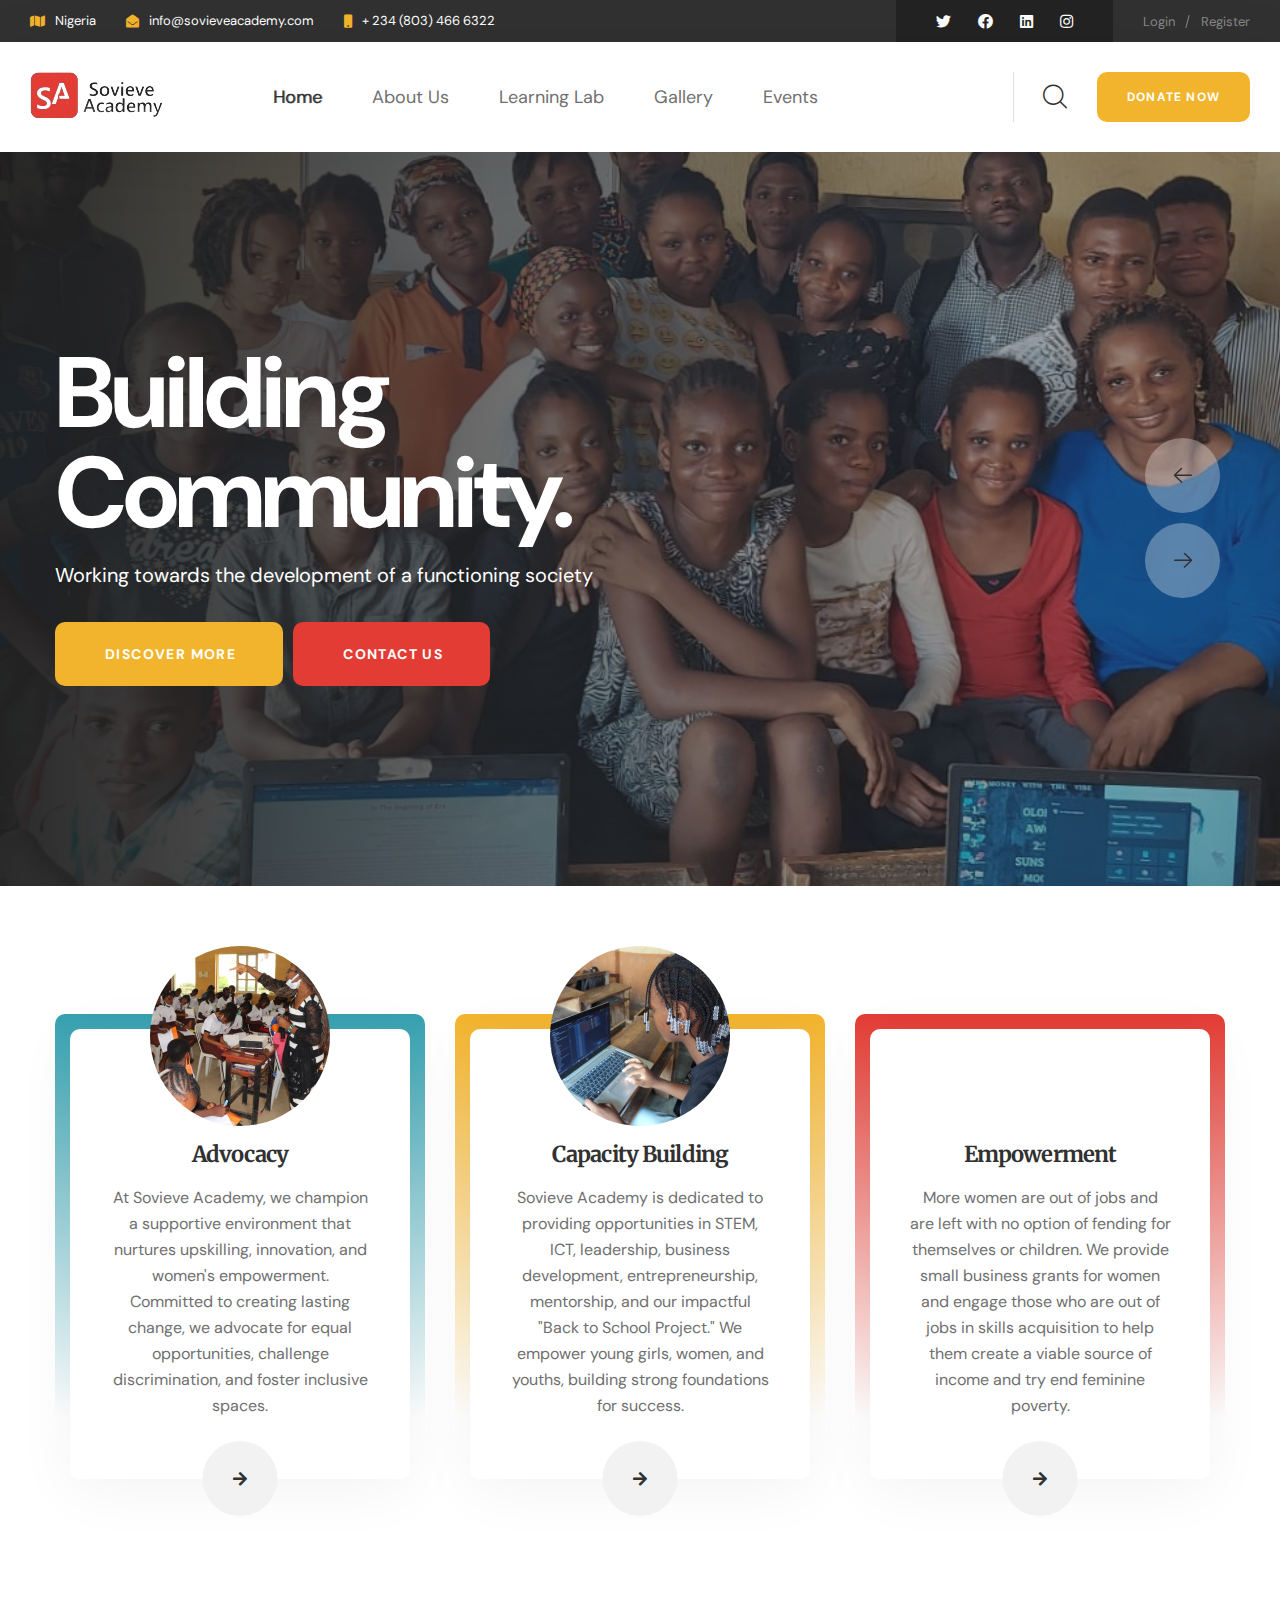
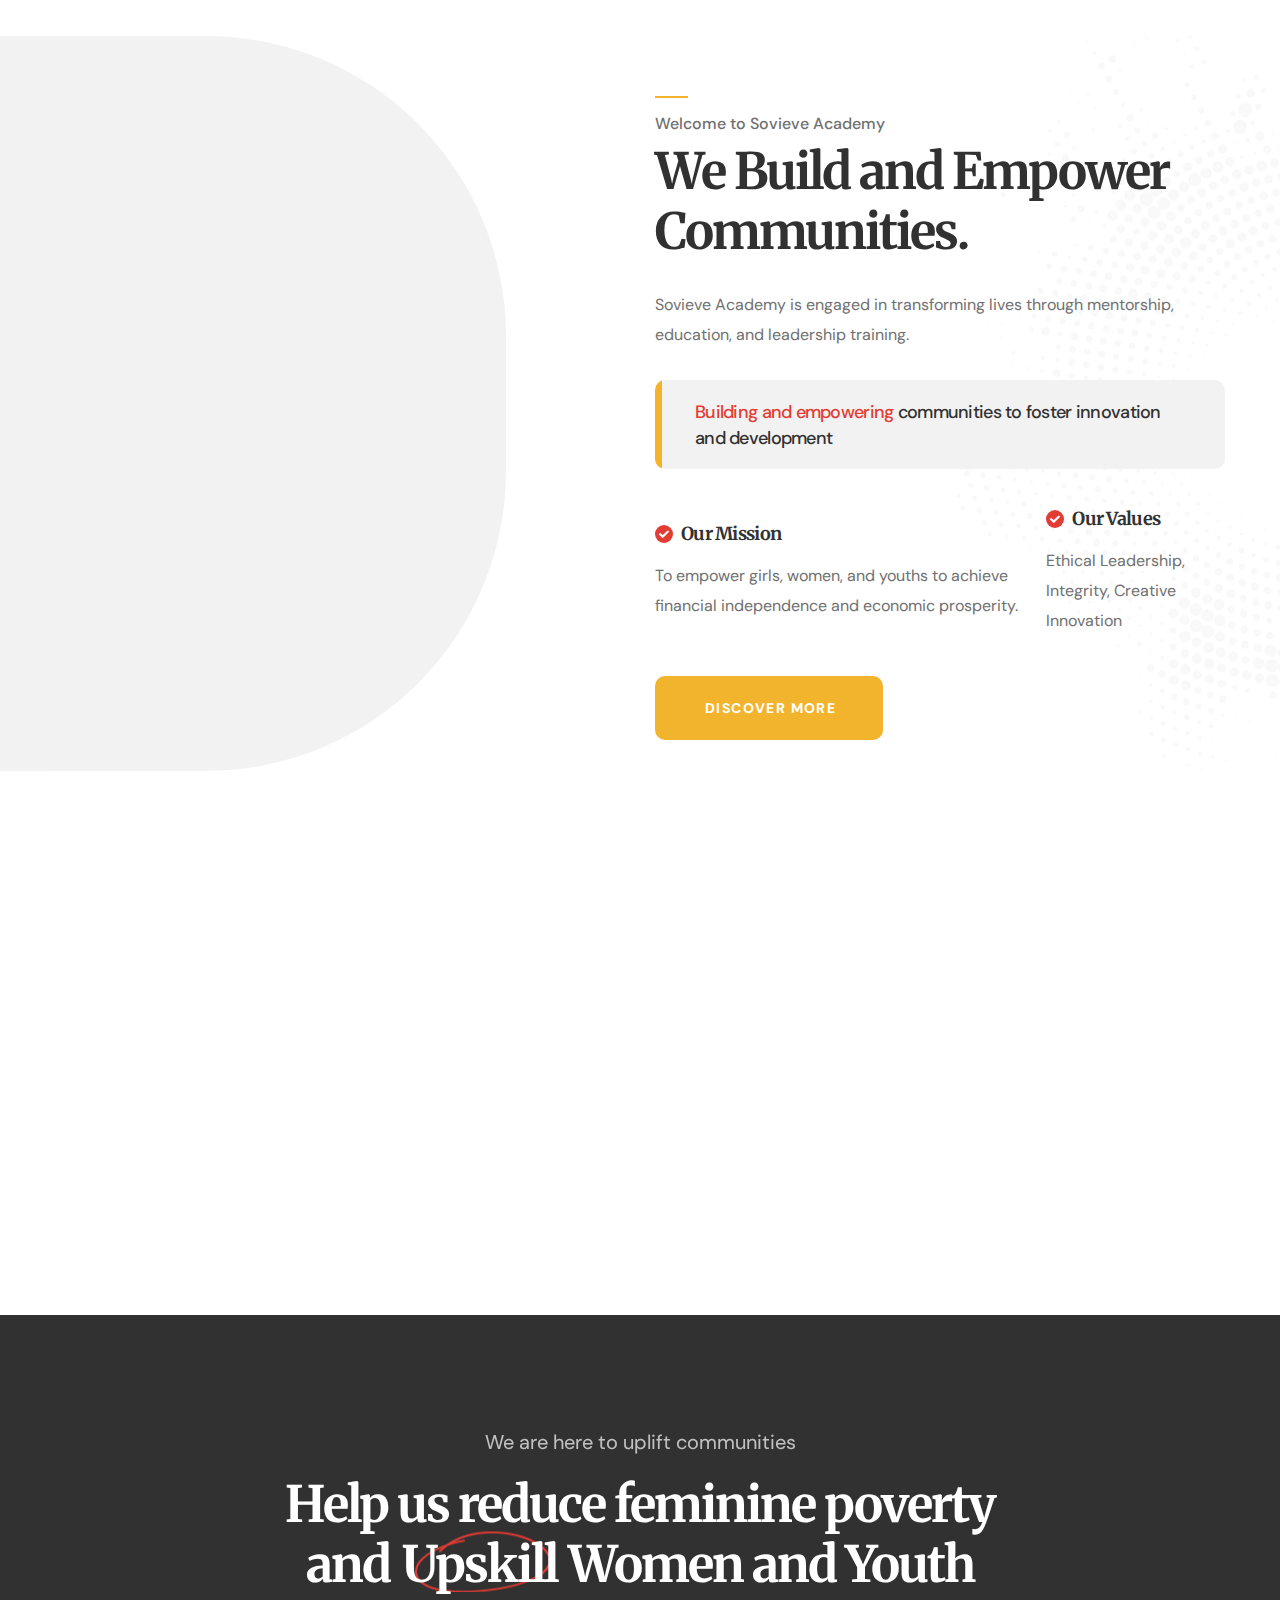
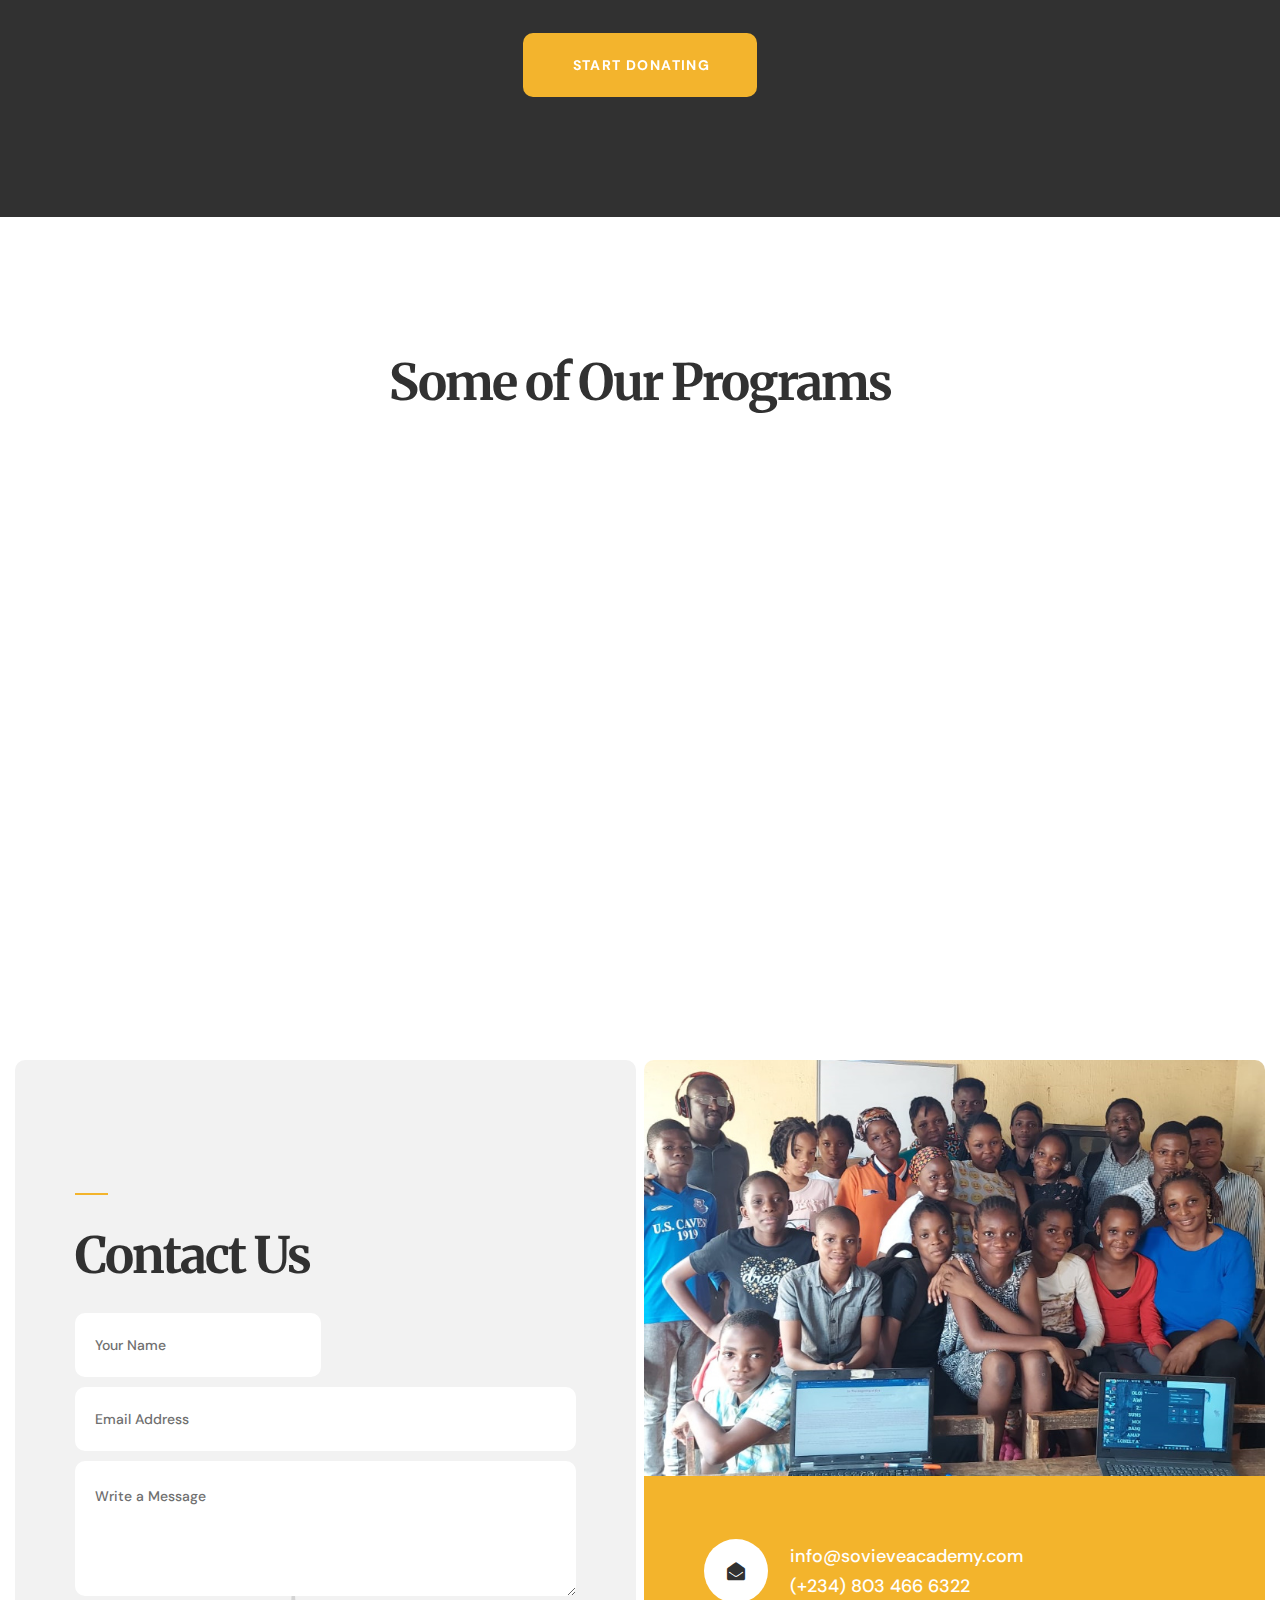
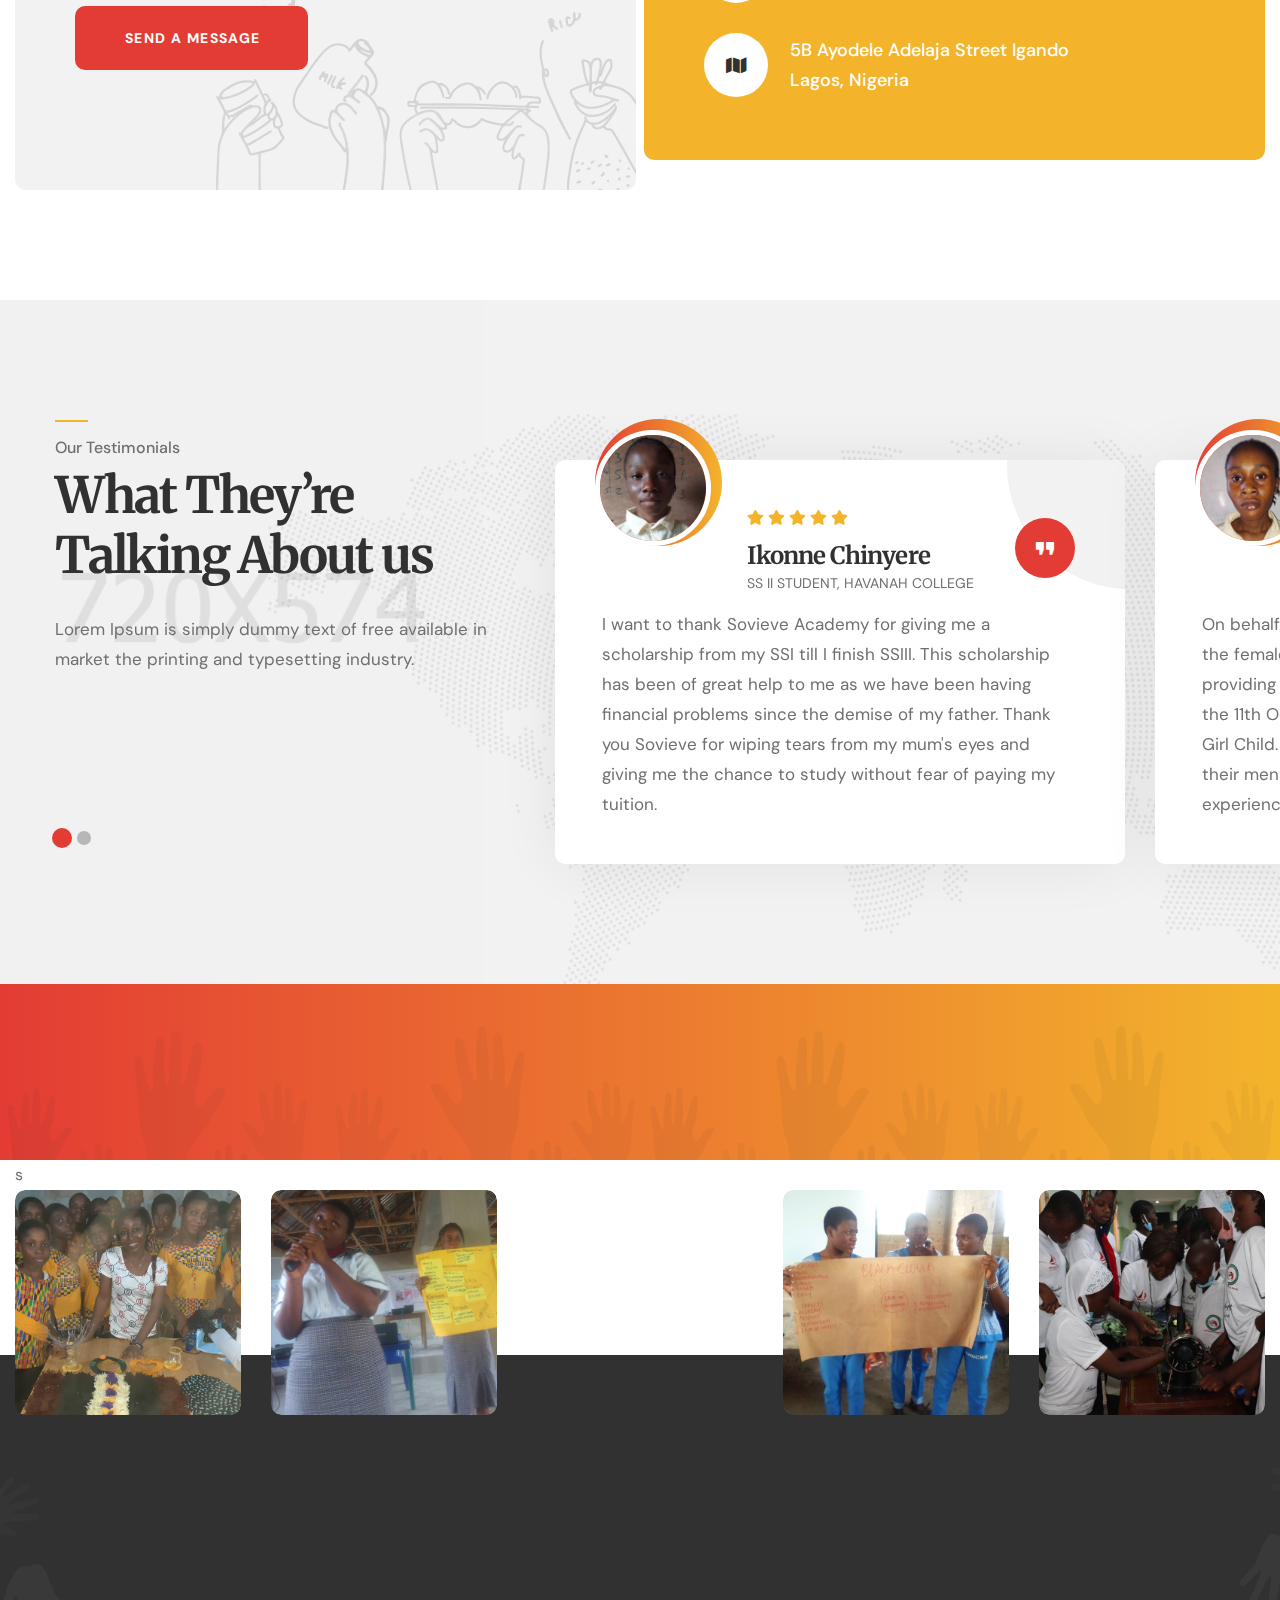
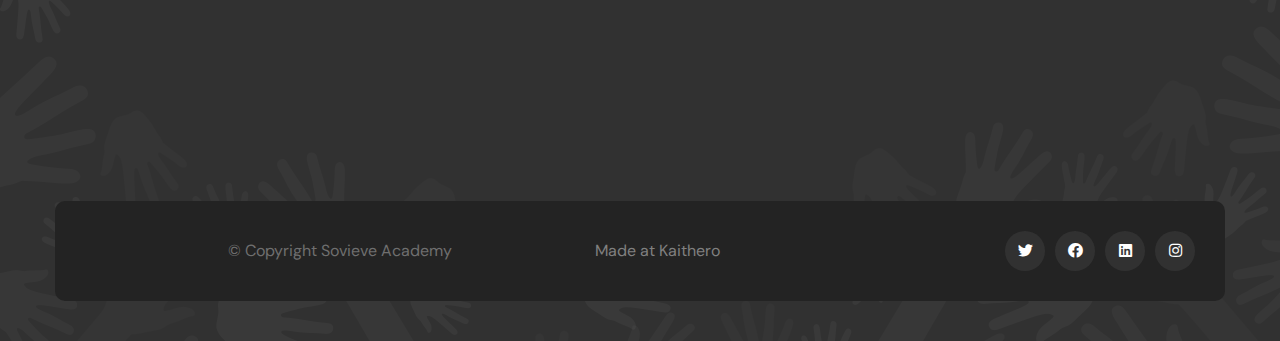
==== index.html @ 83b3df7b "Initial commit" ====
<!DOCTYPE html>
<html lang="en">
  <head>
    <meta charset="UTF-8" />
    <meta name="viewport" content="width=device-width, initial-scale=1.0" />
    <title>Home | Sovieve Academy</title>
    <!-- favicons Icons -->
    <link
      rel="apple-touch-icon"
      sizes="180x180"
      href="assets/images/favicons/apple-touch-icon.png"
    />
    <link
      rel="icon"
      type="image/png"
      sizes="32x32"
      href="assets/images/favicons/favicon-32x32.png"
    />
    <link
      rel="icon"
      type="image/png"
      sizes="16x16"
      href="assets/images/favicons/favicon-16x16.png"
    />
    <link rel="manifest" href="assets/images/favicons/site.webmanifest" />
    <meta name="description" content="wishon HTML 5 Template " />

    <!-- fonts -->
    <link rel="preconnect" href="https://fonts.googleapis.com" />

    <link rel="preconnect" href="https://fonts.gstatic.com" crossorigin />

    <link
      href="https://fonts.googleapis.com/css2?family=DM+Sans:ital,wght@0,400;0,500;0,700;1,400;1,500;1,700&display=swap"
      rel="stylesheet"
    />

    <link
      href="https://fonts.googleapis.com/css2?family=Merriweather:ital,wght@0,300;0,400;0,700;0,900;1,300;1,400;1,700;1,900&display=swap"
      rel="stylesheet"
    />

    <link
      rel="stylesheet"
      href="assets/vendors/bootstrap/css/bootstrap.min.css"
    />
    <link rel="stylesheet" href="assets/vendors/animate/animate.min.css" />
    <link rel="stylesheet" href="assets/vendors/animate/custom-animate.css" />
    <link rel="stylesheet" href="assets/vendors/fontawesome/css/all.min.css" />
    <link rel="stylesheet" href="assets/vendors/jarallax/jarallax.css" />
    <link
      rel="stylesheet"
      href="assets/vendors/jquery-magnific-popup/jquery.magnific-popup.css"
    />
    <link
      rel="stylesheet"
      href="assets/vendors/nouislider/nouislider.min.css"
    />
    <link
      rel="stylesheet"
      href="assets/vendors/nouislider/nouislider.pips.css"
    />
    <link rel="stylesheet" href="assets/vendors/odometer/odometer.min.css" />
    <link rel="stylesheet" href="assets/vendors/swiper/swiper.min.css" />
    <link rel="stylesheet" href="assets/vendors/wishon-icons/style.css" />
    <link
      rel="stylesheet"
      href="assets/vendors/tiny-slider/tiny-slider.min.css"
    />
    <link rel="stylesheet" href="assets/vendors/reey-font/stylesheet.css" />
    <link
      rel="stylesheet"
      href="assets/vendors/owl-carousel/owl.carousel.min.css"
    />
    <link
      rel="stylesheet"
      href="assets/vendors/owl-carousel/owl.theme.default.min.css"
    />
    <link rel="stylesheet" href="assets/vendors/bxslider/jquery.bxslider.css" />
    <link
      rel="stylesheet"
      href="assets/vendors/bootstrap-select/css/bootstrap-select.min.css"
    />
    <link rel="stylesheet" href="assets/vendors/vegas/vegas.min.css" />
    <link rel="stylesheet" href="assets/vendors/jquery-ui/jquery-ui.css" />
    <link rel="stylesheet" href="assets/vendors/timepicker/timePicker.css" />

    <!-- template styles -->
    <link rel="stylesheet" href="assets/css/wishon.css" />
    <link rel="stylesheet" href="assets/css/wishon-responsive.css" />
  </head>

  <body>
    <div class="preloader">
      <div class="preloader__image"></div>
    </div>
    <!-- /.preloader -->

    <div class="page-wrapper">
      <header class="main-header">
        <div class="main-header__top">
          <div class="main-header__top-wrapper">
            <div class="main-header__top-inner">
              <div class="main-header__top-left">
                <ul class="list-unstyled main-header__contact-list">
                  <li>
                    <div class="icon">
                      <i class="fas fa-map"></i>
                    </div>
                    <div class="text">
                      <p>Nigeria</p>
                    </div>
                  </li>
                  <li>
                    <div class="icon">
                      <i class="fas fa-envelope-open"></i>
                    </div>
                    <div class="text">
                      <p>
                        <a href="info@sovieveacademy.com"
                          >info@sovieveacademy.com</a
                        >
                      </p>
                    </div>
                  </li>
                  <li>
                    <div class="icon">
                      <i class="fas fa-mobile"></i>
                    </div>
                    <div class="text">
                      <p>
                        <a href="tel:2348034666322">+ 234 (803) 466 6322</a>
                      </p>
                    </div>
                  </li>
                </ul>
              </div>
              <div class="main-header__top-right">
                <div class="main-header__social">
                  <a href="#"><i class="fab fa-twitter"></i></a>
                  <a href="#"><i class="fab fa-facebook"></i></a>
                  <a href="#"><i class="fab fa-linkedin"></i></a>
                  <a href="#"><i class="fab fa-instagram"></i></a>
                </div>
                <ul class="list-unstyled main-header__login-reg">
                  <li><a href="login.html">Login</a></li>
                  <li><a href="register.html">Register</a></li>
                </ul>
              </div>
            </div>
          </div>
        </div>

        <nav class="main-menu">
          <div class="main-menu__wrapper">
            <div class="main-menu__wrapper-inner">
              <div class="main-menu__left">
                <div class="main-menu__logo">
                  <a
                    href="index.html"
                    style="background-color: rgb(254, 254, 254)"
                    ><img src="assets/images/resources/logonew1.png" alt=""
                  /></a>
                </div>
                <div class="main-menu__main-menu-box">
                  <a href="#" class="mobile-nav__toggler"
                    ><i class="fa fa-bars"></i
                  ></a>
                  <ul class="main-menu__list">
                    <li>
                      <a href="index.html">Home </a>
                    
                    </li>
                    <li>
                      <a href="about.html">About Us</a>
                    </li>
                    <li>
                      <a href="#">Learning Lab</a>
                    </li>
                    <li>
                      <a href="#">Gallery</a>
                    </li>
                    <li>
                      <a href="#">Events</a>
                    </li>
                  </ul>
                </div>
              </div>
              <div class="main-menu__right">
                <div class="main-menu__join-us-search-btn-box">
                  <div class="main-menu__join-us">
                    <div class="main-menu__join-us-icon">
                      <span class="fas fa-user"></span>
                    </div>
                    <div class="main-menu__join-us-content">
                      <p class="main-menu__join-us-sub-title">Join us now</p>
                      <h5 class="main-menu__join-us-title">
                        <a href="become-volunteer.html">Become a Volunteer</a>
                      </h5>
                    </div>
                  </div>
                  <div class="main-menu__search-box">
                    <a
                      href="#"
                      class="main-menu__search search-toggler icon-magnifying-glass"
                    ></a>
                  </div>
                  <div class="main-menu__btn-box">
                    <a href="cause-details.html" class="thm-btn main-menu__btn"
                      >Donate Now</a
                    >
                  </div>
                </div>
              </div>
            </div>
          </div>
        </nav>
      </header>

      <div class="stricky-header stricked-menu main-menu">
        <div class="sticky-header__content"></div>
        <!-- /.sticky-header__content -->
      </div>
      <!-- /.stricky-header -->

      <!--Main Slider Start-->
      <section class="main-slider">
        <div
          class="swiper-container thm-swiper__slider"
          data-swiper-options='{"slidesPerView": 1, "loop": true,
        "effect": "fade",
        "pagination": {
        "el": "#main-slider-pagination",
        "type": "bullets",
        "clickable": true
        },
        "navigation": {
        "nextEl": "#main-slider__swiper-button-next",
        "prevEl": "#main-slider__swiper-button-prev"
        },
        "autoplay": {
        "delay": 5000
        }}'
        >
          <div class="swiper-wrapper">
            <div class="swiper-slide">
              <div
                class="image-layer"
                style="
                  background-image: url(assets/images/backgrounds/slider1.jpg);
                "
              ></div>
              <!-- /.image-layer -->

              <div class="container">
                <div class="row">
                  <div class="col-xl-12">
                    <div class="main-slider__content">
                      <h2 class="main-slider__title">
                        Building <span></span> <br />
                        Community.
                      </h2>
                      <p class="main-slider__text">
                        Working towards the development of a functioning society
                      </p>
                      <div class="main-slider__btn-box">
                        <a
                          href="about.html"
                          class="thm-btn main-slider__btn-one"
                          >Discover More</a
                        >
                        <a
                          href="cause-details.html"
                          class="thm-btn main-slider__btn-two"
                          >Contact Us</a
                        >
                      </div>
                    </div>
                  </div>
                </div>
              </div>
            </div>

            <div class="swiper-slide">
              <div
                class="image-layer"
                style="
                  background-image: url(assets/images/backgrounds/slider2.jpg);
                "
              ></div>
              <!-- /.image-layer -->

              <div class="container">
                <div class="row">
                  <div class="col-xl-12">
                    <div class="main-slider__content">
                      <h2 class="main-slider__title">
                        Advocacy <span>&</span> <br />
                        Empowerment.
                      </h2>
                      <p class="main-slider__text">
                        Bringing feminine poverty to its barest miniminum
                      </p>
                      <div class="main-slider__btn-box">
                        <a
                          href="about.html"
                          class="thm-btn main-slider__btn-one"
                          >Discover More</a
                        >
                        <a
                          href="cause-details.html"
                          class="thm-btn main-slider__btn-two"
                          >Contact Us</a
                        >
                      </div>
                    </div>
                  </div>
                </div>
              </div>
            </div>

            <div class="swiper-slide">
              <div
                class="image-layer"
                style="
                  background-image: url(assets/images/backgrounds/slider3.jpg);
                "
              ></div>
              <!-- /.image-layer -->

              <div class="container">
                <div class="row">
                  <div class="col-xl-12">
                    <div class="main-slider__content">
                      <h2 class="main-slider__title">
                        Capacity <span></span> <br />
                        Building.
                      </h2>
                      <p class="main-slider__text">
                        Providing leadership, mentorship and entrepreneurship
                        programs
                      </p>
                      <div class="main-slider__btn-box">
                        <a
                          href="about.html"
                          class="thm-btn main-slider__btn-one"
                          >Discover More</a
                        >
                        <a
                          href="cause-details.html"
                          class="thm-btn main-slider__btn-two"
                          >Contact Us</a
                        >
                      </div>
                    </div>
                  </div>
                </div>
              </div>
            </div>
          </div>

          <!-- If we need navigation buttons -->
          <div class="main-slider__nav">
            <div
              class="swiper-button-prev"
              id="main-slider__swiper-button-next"
            >
              <i class="icon-left-arrow"></i>
            </div>
            <div
              class="swiper-button-next"
              id="main-slider__swiper-button-prev"
            >
              <i class="icon-right-arrow"></i>
            </div>
          </div>
        </div>
      </section>
      <!--Main Slider End-->

      <!--Feature One Start-->
      <section class="feature-one">
        <div class="container">
          <div class="row">
            <!--Feature One Single Start-->
            <div class="col-xl-4 col-lg-4">
              <div class="feature-one__single">
                <div class="feature-one__img">
                  <img src="assets/images/resources/image8.JPG" alt="" />
                </div>
                <div class="feature-one__content">
                  <h3 class="feature-one__title">
                    <a href="cause-details.html">Advocacy <br /> </a>
                  </h3>
                  <p class="feature-one__text">
                    At Sovieve Academy, we champion a supportive environment
                    that nurtures upskilling, innovation, and women's
                    empowerment. Committed to creating lasting change, we
                    advocate for equal opportunities, challenge discrimination,
                    and foster inclusive spaces.
                  </p>
                </div>
                <div class="feature-one__arrow-box">
                  <a href="cause-details.html" class="feature-one__arrow"
                    ><i class="fa fa-arrow-right"></i
                  ></a>
                </div>
              </div>
            </div>
            <!--Feature One Single End-->
            <!--Feature One Single Start-->
            <div class="col-xl-4 col-lg-4">
              <div class="feature-one__single feature-one__single-2">
                <div class="feature-one__img">
                  <img src="assets/images/resources/image7.jpg" alt="" />
                </div>
                <div class="feature-one__content">
                  <h3 class="feature-one__title">
                    <a href="cause-details.html">Capacity Building</a>
                  </h3>
                  <p class="feature-one__text">
                    Sovieve Academy is dedicated to providing opportunities in
                    STEM, ICT, leadership, business development,
                    entrepreneurship, mentorship, and our impactful "Back to
                    School Project." We empower young girls, women, and youths,
                    building strong foundations for success.
                  </p>
                </div>
                <div class="feature-one__arrow-box">
                  <a
                    href="cause-details.html"
                    class="feature-one__arrow feature-one__arrow-2"
                    ><i class="fa fa-arrow-right"></i
                  ></a>
                </div>
              </div>
            </div>
            <!--Feature One Single End-->
            <!--Feature One Single Start-->
            <div class="col-xl-4 col-lg-4">
              <div class="feature-one__single feature-one__single-3">
                <div class="feature-one__img">
                  <img src="assets/images/resources/image5.jpg" alt="" />
                </div>
                <div class="feature-one__content">
                  <h3 class="feature-one__title">
                    <a href="cause-details.html">Empowerment</a>
                  </h3>
                  <p class="feature-one__text">
                    More women are out of jobs and are left with no option of
                    fending for themselves or children. We provide small
                    business grants for women and engage those who are out of
                    jobs in skills acquisition to help them create a viable
                    source of income and try end feminine poverty.
                  </p>
                </div>
                <div class="feature-one__arrow-box">
                  <a
                    href="cause-details.html"
                    class="feature-one__arrow feature-one__arrow-3"
                    ><i class="fa fa-arrow-right"></i
                  ></a>
                </div>
              </div>
            </div>
            <!--Feature One Single End-->
          </div>
        </div>
      </section>
      <!--Feature One End-->

      <!--About One Start-->
      <section class="about-one">
        <div class="about-one__shape-2 float-bob-y">
          <img src="assets/images/shapes/about-one-shape-2.png" alt="" />
        </div>
        <div class="container">
          <div class="row">
            <div class="col-xl-6">
              <div class="about-one__left">
                <div
                  class="about-one__img-box wow slideInLeft"
                  data-wow-delay="100ms"
                  data-wow-duration="2500ms"
                >
                  <div class="about-one__img">
                    <img src="assets/images/resources/image1.jpg" alt="" />
                  </div>
                  <div class="about-one__img-2">
                    <img src="assets/images/resources/aboutx.jpg" alt="" />
                  </div>
                  <div class="about-one__shape-1 float-bob-x"></div>
                  <div class="about-one__video-link">
                    <a
                      href="https://www.youtube.com/watch?v=Get7rqXYrbQ"
                      class="video-popup"
                    >
                      <div class="about-one__video-icon">
                        <span class="fa fa-play"></span>
                        <i class="ripple"></i>
                      </div>
                    </a>
                  </div>
                </div>
              </div>
            </div>
            <div class="col-xl-6">
              <div class="about-one__right">
                <div class="section-title text-left">
                  <span class="section-title__tagline"
                    >Welcome to Sovieve Academy</span
                  >
                  <h2 class="section-title__title">
                    We Build and Empower <br />
                    Communities.
                  </h2>
                </div>
                <p class="about-one__text">
                  Sovieve Academy is engaged in transforming lives through mentorship, education, and leadership training.
                </p>
                <div class="about-one__text-box">
                  <p class="about-one__text-2">
                    <span>Building and empowering</span> communities to foster
                    innovation and development
                  </p>
                </div>
                <ul class="about-one__points list-unstyled">
                  <li>
                    <div class="about-one__points-icon-box">
                      <div class="icon">
                        <span class="fa fa-check"></span>
                      </div>
                      <div class="text">
                        <p>Our Mission</p>
                      </div>
                    </div>
                    <p class="about-one__points-text-2">
                      To empower girls, women, and youths to achieve financial
                      independence and economic prosperity.
                    </p>
                  </li>
                  <li>
                    <div class="about-one__points-icon-box">
                      <div class="icon">
                        <span class="fa fa-check"></span>
                      </div>
                      <div class="text">
                        <p>Our Values</p>
                      </div>
                    </div>
                    <p class="about-one__points-text-2">
                      Ethical Leadership, Integrity, Creative Innovation
                    </p>
                  </li>
                </ul>
                <div class="about-one__btn-box">
                  <a href="about.html" class="about-one__btn thm-btn"
                    >Discover More</a
                  >
                </div>
              </div>
            </div>
          </div>
        </div>
      </section>
      <!--About One End-->

      <!--Counter One Start-->
      <section class="counter-one">
        <div class="counter-one__bg"></div>
        <div class="container">
          <div class="row">
            <!--Counter One Single Start-->
            <div
              class="col-xl-3 col-lg-6 col-md-6 wow fadeInUp"
              data-wow-delay="100ms"
            >
              <div class="counter-one__single">
                <div class="counter-one__icon-box">
                  <div class="counter-one__shape-1">
                    <img
                      src="assets/images/shapes/counter-one-shape-1.png"
                      alt=""
                    />
                  </div>
                  <div class="counter-one__icon">
                    <span class="icon-campaign"></span>
                  </div>
                </div>
                <div class="counter-one__count-box">
                  <h3 class="odometer" data-count="80">00</h3>
                  <span class="counter-one__letter"></span>
                  <p class="counter-one__text">Scholarships Provided</p>
                </div>
              </div>
            </div>
            <!--Counter One Single End-->
            <!--Counter One Single Start-->
            <div
              class="col-xl-3 col-lg-6 col-md-6 wow fadeInUp"
              data-wow-delay="200ms"
            >
              <div class="counter-one__single counter-one__single-2">
                <div class="counter-one__icon-box">
                  <div class="counter-one__shape-1">
                    <img
                      src="assets/images/shapes/counter-one-shape-2.png"
                      alt=""
                    />
                  </div>
                  <div class="counter-one__icon">
                    <span class="icon-budget"></span>
                  </div>
                </div>
                <div class="counter-one__count-box">
                  <h3 class="odometer" data-count="55">00</h3>
                  <span class="counter-one__letter"></span>
                  <p class="counter-one__text">Businesses Funded</p>
                </div>
              </div>
            </div>
            <!--Counter One Single End-->
            <!--Counter One Single Start-->
            <div
              class="col-xl-3 col-lg-6 col-md-6 wow fadeInUp"
              data-wow-delay="300ms"
            >
              <div class="counter-one__single counter-one__single-3">
                <div class="counter-one__icon-box">
                  <div class="counter-one__shape-1">
                    <img
                      src="assets/images/shapes/counter-one-shape-3.png"
                      alt=""
                    />
                  </div>
                  <div class="counter-one__icon">
                    <span class="icon-social-campaign"></span>
                  </div>
                </div>
                <div class="counter-one__count-box">
                  <h3 class="odometer" data-count="5">00</h3>
                  <span class="counter-one__letter">k</span>
                  <p class="counter-one__text">Pads Distributed</p>
                </div>
              </div>
            </div>
            <!--Counter One Single End-->
            <!--Counter One Single Start-->
            <div
              class="col-xl-3 col-lg-6 col-md-6 wow fadeInUp"
              data-wow-delay="400ms"
            >
              <div class="counter-one__single counter-one__single-4">
                <div class="counter-one__icon-box">
                  <div class="counter-one__shape-1">
                    <img
                      src="assets/images/shapes/counter-one-shape-4.png"
                      alt=""
                    />
                  </div>
                  <div class="counter-one__icon">
                    <span class="icon-help"></span>
                  </div>
                </div>
                <div class="counter-one__count-box">
                  <h3 class="odometer" data-count="20">00</h3>
                  <span class="counter-one__letter">k</span>
                  <p class="counter-one__text">People Reached</p>
                </div>
              </div>
            </div>
            <!--Counter One Single End-->
          </div>
        </div>
      </section>
      <!--Counter One End-->

      <!--Fundraising One Start-->
      <section class="fundraising-one">
        <div
          class="fundraising-one__bg jarallax"
          data-jarallax
          data-speed="0.2"
          data-imgPosition="50% 0%"
          style="background-image: url(assets/images/backgrounds/image3.jpg)"
        ></div>
        <div class="container">
          <div class="fundraising-one__inner">
            <p class="fundraising-one__sub-title">
              We are here to uplift communities
            </p>
            <h3 class="fundraising-one__title">
              Help us reduce feminine poverty <br />
              and <span>Upskill</span> Women and Youth
            </h3>
            <div class="fundraising-one__btn-box">
              <a href="cause-details.html" class="fundraising-one__btn thm-btn"
                >Start donating</a
              >
            </div>
          </div>
        </div>
      </section>
      <!--Fundraising One End-->
      <!--Causes One Start-->
      <section class="causes-one">
        <div class="container">
          <div class="section-title text-center">
            <h2 class="section-title__title">Some of Our Programs</h2>
          </div>
          <div class="row">
            <!--Causes One Single Start-->
            <div class="col-xl-4 col-lg-4 wow fadeInUp" data-wow-delay="100ms">
              <div class="causes-one__single">
                <div class="causes-one__img-box">
                  <div class="causes-one__img">
                    <img src="assets/images/causes/pad.jpg" alt="" />
                  </div>
                  <div class="causes-one__category">
                    <!--    <span>Medical</span> -->
                  </div>
                  <div class="causes-one__border-box"></div>
                </div>
                <div class="causes-one__content">
                  <div class="causes-one__title-box">
                    <h3 class="causes-one__title">
                      <a href="cause-details.html"
                        >Pad-Up a girl child campaign</a
                      >
                    </h3>
                    <p class="causes-one__text">
                      We provide free sanitary pads to young disadvantage girls.
                    </p>
                  </div>
                  <div class="causes-one__progress-box">
                    <div class="progress-levels">
                      <!--Skill Box-->
                    </div>
                  </div>
                </div>
              </div>
            </div>
            <!--Causes One Single End-->
            <!--Causes One Single Start-->
            <div class="col-xl-4 col-lg-4 wow fadeInUp" data-wow-delay="200ms">
              <div class="causes-one__single">
                <div class="causes-one__img-box">
                  <div class="causes-one__img">
                    <img src="assets/images/causes/grant.jpg" alt="" />
                  </div>
                  <div class="causes-one__category">
                    <!--  <span>Education</span> -->
                  </div>
                  <div class="causes-one__border-box"></div>
                </div>
                <div class="causes-one__content">
                  <div class="causes-one__title-box">
                    <h3 class="causes-one__title">
                      <a href="cause-details.html">Small Business Grants</a>
                    </h3>
                    <p class="causes-one__text">
                      We provide grants to small businesses.
                    </p>
                  </div>
                  <div class="causes-one__progress-box">
                    <div class="progress-levels">
                      <!--Skill Box-->
                      <div class="progress-box">
                        <div class="inner count-box"></div>
                      </div>
                    </div>
                  </div>
                </div>
              </div>
            </div>
            <!--Causes One Single End-->
            <!--Causes One Single Start-->
            <div class="col-xl-4 col-lg-4 wow fadeInUp" data-wow-delay="300ms">
              <div class="causes-one__single">
                <div class="causes-one__img-box">
                  <div class="causes-one__img">
                    <img src="assets/images/causes/stemict.jpg" alt="" />
                  </div>
                  <div class="causes-one__category">
                    <!-- <span>Food</span> -->
                  </div>
                  <div class="causes-one__border-box"></div>
                </div>
                <div class="causes-one__content">
                  <div class="causes-one__title-box">
                    <h3 class="causes-one__title">
                      <a href="cause-details.html">Stem/ICT Hub</a>
                    </h3>
                    <p class="causes-one__text">
                      We upskill the community with ICT skills.
                    </p>
                  </div>
                </div>
              </div>
            </div>
            <!--Causes One Single End-->
          </div>
        </div>
      </section>
      <!--Causes One End-->

      <!--Donate One Start-->
      <section class="donate-one">
        <div class="container">
          <div class="row">
            <div class="col-xl-6">
              <div class="donate-one__left">
                <div class="section-title text-left">
                  <span class="section-title__tagline"></span>
                  <h2 class="section-title__title">Contact Us</h2>
                </div>
                <div class="donate-one__shape-1 float-bob-x">
                  <img
                    src="assets/images/shapes/donate-one-shape-1.png"
                    alt=""
                  />
                </div>
                <form
                  action="assets/inc/sendemail.php"
                  class="contact-form-box__form contact-form-validated"
                  novalidate="novalidate"
                >
                  <div class="row">
                    <div class="col-xl-6 col-lg-6">
                      <div class="contact-form-box__input-box">
                        <input
                          type="email"
                          placeholder="Your Name"
                          name="email"
                        />
                      </div>
                    </div>
                    <div class="col-xl-12 col-lg-12">
                      <div class="contact-form-box__input-box">
                        <input
                          type="text"
                          placeholder="Email Address"
                          name="phone"
                        />
                      </div>
                    </div>
                    <div class="col-xl-12 col-lg-12">
                      <div class="contact-form-box__input-box text-message-box">
                        <textarea
                          name="message"
                          placeholder="Write a Message"
                        ></textarea>
                      </div>
                      <div class="contact-form-box__btn-box">
                        <button
                          type="submit"
                          class="thm-btn contact-form-box__btn"
                        >
                          Send a message
                        </button>
                      </div>
                    </div>
                  </div>
                </form>
                <div class="result"></div>
              </div>
            </div>
            <div class="col-xl-6">
              <div class="donate-one__right">
                <div class="donate-one__img">
                  <img
                    src="assets/images/resources/myimage.jpg"
                    alt=""
                  />
                </div>
                <ul class="donate-one__contact list-unstyled">
                  <li>
                    <div class="icon">
                      <span class="fas fa-envelope-open"></span>
                    </div>
                    <div class="content">
                      <p>
                        <a href="mailto:info@sovieveacademy.com"
                          >info@sovieveacademy.com</a
                        >
                      </p>
                      <p><a href="tel:8800761610">(+234) 803 466 6322</a></p>
                    </div>
                  </li>
                  <li>
                    <div class="icon">
                      <span class="fas fa-map"></span>
                    </div>
                    <div class="content">
                      <p>
                        5B Ayodele Adelaja Street Igando<br />
                        Lagos, Nigeria
                      </p>
                    </div>
                  </li>
                </ul>
              </div>
            </div>
          </div>
        </div>
      </section>
      <!--Donate One End-->

      <!--Testimonial One Start-->
      <section class="testimonial-one">
        <div
          class="testimonial-one__bg"
          style="
            background-image: url(assets/images/backgrounds/testimonial-one-bg-img-1.png);
          "
        ></div>
        <div class="testimonial-one__map float-bob-x">
          <img src="assets/images/shapes/testimonial-one-map-1.png" alt="" />
        </div>
        <div class="container">
          <div class="row">
            <div class="col-xl-5">
              <div class="testimonial-one__left">
                <div class="section-title text-left">
                  <span class="section-title__tagline">Our Testimonials</span>
                  <h2 class="section-title__title">
                    What They’re Talking About us
                  </h2>
                </div>
                <p class="testimonial-one__text">
                  Lorem Ipsum is simply dummy text of free available in market
                  the printing and typesetting industry.
                </p>
              </div>
            </div>
            <div class="col-xl-7">
              <div class="testimonial-one__right">
                <div
                  class="testimonial-one__carousel owl-carousel owl-theme thm-owl__carousel"
                  data-owl-options='{
                                "loop": true,
                                "autoplay": true,
                                "margin": 30,
                                "nav": false,
                                "dots": true,
                                "smartSpeed": 500,
                                "autoplayTimeout": 10000,
                                "navText": ["<span class=\"icon-left-arrow\"></span>","<span class=\"icon-right-arrow\"></span>"],
                                "responsive": {
                                    "0": {
                                        "items": 1
                                    },
                                    "768": {
                                        "items": 2
                                    },
                                    "992": {
                                        "items": 2
                                    },
                                    "1200": {
                                        "items": 1.166666
                                    }
                                }
                            }'
                >
                  <!--Testimonial One Single Start-->
                  <div class="item">
                    <div class="testimonial-one__single">
                      <div class="testimonial-one__img-box">
                        <div class="testimonial-one__img">
                          <img
                            src="assets/images/testimonial/ikkonye.jpg"
                            alt=""
                          />
                        </div>
                      </div>
                      <div class="testimonial-one__single-inner">
                        <div class="testimonial-one__shape-1"></div>
                        <div class="testimonial-one__icon">
                          <span class="icon-quote"></span>
                        </div>
                        <div class="testimonial-one__client-info">
                          <div class="testimonial-one__content">
                            <div class="testimonial-one__rating">
                              <span class="fa fa-star"></span>
                              <span class="fa fa-star"></span>
                              <span class="fa fa-star"></span>
                              <span class="fa fa-star"></span>
                              <span class="fa fa-star"></span>
                            </div>
                            <h3 class="testimonial-one__client-name">
                              Ikonne Chinyere 

                            </h3>
                            <p class="testimonial-one__client-sub-title">
                              SS II STUDENT, HAVANAH COLLEGE
                            </p>
                          </div>
                        </div>
                        <p class="testimonial-one__text">
                          I want to thank Sovieve Academy for giving me a scholarship from my SSI till I finish SSIII. This scholarship has been of great help to me as we have been having financial problems since the demise of my father. Thank you Sovieve for wiping tears from my mum's eyes and giving me the chance to study without fear of paying my tuition.
                        </p>
                      </div>
                    </div>
                  </div>
                  <!--Testimonial One Single End-->
                  <!--Testimonial One Single Start-->
                  <div class="item">
                    <div class="testimonial-one__single">
                      <div class="testimonial-one__img-box">
                        <div class="testimonial-one__img">
                          <img
                            src="assets/images/testimonial/headgirl.jpg"
                            alt=""
                          />
                        </div>
                      </div>
                      <div class="testimonial-one__single-inner">
                        <div class="testimonial-one__shape-1"></div>
                        <div class="testimonial-one__icon">
                          <span class="icon-quote"></span>
                        </div>
                        <div class="testimonial-one__client-info">
                          <div class="testimonial-one__content">
                            <div class="testimonial-one__rating">
                              <span class="fa fa-star"></span>
                              <span class="fa fa-star"></span>
                              <span class="fa fa-star"></span>
                              <span class="fa fa-star"></span>
                              <span class="fa fa-star"></span>
                            </div>
                            <h3 class="testimonial-one__client-name">
                              Head Girl
                            </h3>
                            <p class="testimonial-one__client-sub-title">
                              Havanah College
                            </p>
                          </div>
                        </div>
                        <p class="testimonial-one__text">
                          On behalf of the female students at Havanah College, we the female students want to express our gratitude for providing free sanitary products that were given to us on the 11th October 2023 to mark the International Day of the Girl Child. Most of the students depend on clothes during their menstruation but the pads gave us a comfortable experience some of us never had.
                        </p>
                      </div>
                    </div>
                  </div>
                  <!--Testimonial One Single End-->
     
                  <!--Testimonial One Single Start-->
                  <div class="item">
                    <div class="testimonial-one__single">
                      <div class="testimonial-one__img-box">
                        <div class="testimonial-one__img">
                          <img
                            src="assets/images/testimonial/hillary.jpg"
                            alt=""
                          />
                        </div>
                      </div>
                      <div class="testimonial-one__single-inner">
                        <div class="testimonial-one__shape-1"></div>
                        <div class="testimonial-one__icon">
                          <span class="icon-quote"></span>
                        </div>
                        <div class="testimonial-one__client-info">
                          <div class="testimonial-one__content">
                            <div class="testimonial-one__rating">
                              <span class="fa fa-star"></span>
                              <span class="fa fa-star"></span>
                              <span class="fa fa-star"></span>
                              <span class="fa fa-star"></span>
                              <span class="fa fa-star"></span>
                            </div>
                            <h3 class="testimonial-one__client-name">
                              Okpako Hillary 

                            </h3>
                            <p class="testimonial-one__client-sub-title">
                              Abiolu Comprehensive College
                            </p>
                          </div>
                        </div>
                        <p class="testimonial-one__text">
                
                          I want to thank the Sovieve Academy for enrolling me in the Coding Bootcamp where we learned web development and graphics design. They also provided laptops for those who did not have them. Now I can write my own codes and create my own designs. 
                        </p>
                      </div>
                    </div>
                  </div>
                  <!--Testimonial One Single End-->

                </div>
              </div>
            </div>
          </div>
        </div>
      </section>
      <!--Testimonial One End-->

      <!--Brand One Start-->
      <section class="brand-one">
        <div
          class="brand-one__shape-1"
          style="
            background-image: url(assets/images/shapes/brand-one-shape-1.png);
          "
        ></div>
        <div class="container">
          <div
            class="thm-swiper__slider swiper-container"
            data-swiper-options='{"spaceBetween": 100,
                "slidesPerView": 5,
                "loop": true,
                "navigation": {
                    "nextEl": "#brand-one__swiper-button-next",
                    "prevEl": "#brand-one__swiper-button-prev"
                },
                "autoplay": { "delay": 5000 },
                "breakpoints": {
                    "0": {
                        "spaceBetween": 30,
                        "slidesPerView": 2
                    },
                    "375": {
                        "spaceBetween": 30,
                        "slidesPerView": 2
                    },
                    "575": {
                        "spaceBetween": 30,
                        "slidesPerView": 3
                    },
                    "767": {
                        "spaceBetween": 50,
                        "slidesPerView": 4
                    },
                    "991": {
                        "spaceBetween": 50,
                        "slidesPerView": 5
                    },
                    "1199": {
                        "spaceBetween": 100,
                        "slidesPerView": 5
                    }
                }}'
          ></div>
        </div>
      </section>
      <!--Brand One End-->

      <!--Blog One Start-->

      <!--Blog One End-->

      <!--Gallery one Start-->
      <section class="gallery-one">
        <div class="container">
          <div
            class="gallery-one__carousel thm-owl__carousel owl-theme owl-carousel"
            data-owl-options='{
                    "items": 5,
                    "margin": 30,
                    "smartSpeed": 700,
                    "loop":true,
                    "autoplay": true,
                    "nav":false,
                    "dots":false,
                    "navText": ["<span class=\"icon-left-arrow\"></span>","<span class=\"icon-right-arrow\"></span>"],
                    "responsive":{
                        "0":{
                            "items":1
                        },
                        "768":{
                            "items":2
                        },
                        "992":{
                            "items": 4
                        },
                        "1200":{
                            "items": 5
                        }
                    }
                }'
          >
            s
            <!--Gallery one Single Start-->
            <div class="item">
              <div class="gallery-one__single">
                <div class="gallery-one__img">
                  <img src="assets/images/gallery/image1.jpg" alt="" />
                  <div class="gallery-one__img-icon">
                    <a href="#"><span class="fab fa-instagram"></span></a>
                  </div>
                </div>
              </div>
            </div>
            <!--Gallery one Single End-->
            <!--Gallery one Single Start-->
            <div class="item">
              <div class="gallery-one__single">
                <div class="gallery-one__img">
                  <img src="assets/images/gallery/image2.jpg" alt="" />
                  <div class="gallery-one__img-icon">
                    <a href="#"><span class="fab fa-instagram"></span></a>
                  </div>
                </div>
              </div>
            </div>
            <!--Gallery one Single End-->
            <!--Gallery one Single Start-->
            <div class="item">
              <div class="gallery-one__single">
                <div class="gallery-one__img">
                  <img src="assets/images/gallery/image3.jpg" alt="" />
                  <div class="gallery-one__img-icon">
                    <a href="#"><span class="fab fa-instagram"></span></a>
                  </div>
                </div>
              </div>
            </div>
            <!--Gallery one Single End-->
            <!--Gallery one Single Start-->
            <div class="item">
              <div class="gallery-one__single">
                <div class="gallery-one__img">
                  <img src="assets/images/gallery/image4.jpg" alt="" />
                  <div class="gallery-one__img-icon">
                    <a href="#"><span class="fab fa-instagram"></span></a>
                  </div>
                </div>
              </div>
            </div>
            <!--Gallery one Single End-->
            <!--Gallery one Single Start-->
            <div class="item">
              <div class="gallery-one__single">
                <div class="gallery-one__img">
                  <img src="assets/images/gallery/image5.JPG" alt="" />
                  <div class="gallery-one__img-icon">
                    <a href="#"><span class="fab fa-instagram"></span></a>
                  </div>
                </div>
              </div>
            </div>
            <!--Gallery one Single End-->
          </div>
        </div>
      </section>
      <!--Gallery one End-->

      <!--Site Footer Start-->
      <footer class="site-footer">
        <div class="site-footer__shape-1 float-bob-y">
          <img src="assets/images/shapes/footer-shape-1.png" alt="" />
        </div>
        <div class="site-footer__shape-2 float-bob-x">
          <img src="assets/images/shapes/footer-shape-2.png" alt="" />
        </div>
        <div class="site-footer__top">
          <div class="container">
            <div class="row">
              <div
                class="col-xl-4 col-lg-6 col-md-6 wow fadeInUp"
                data-wow-delay="100ms"
              >
                <div class="footer-widget__column footer-widget__about">
                  <p class="footer-widget__about-text">
                    Building Communities to foster innovation and development
                  </p>
                  <div class="footer-widget__about-btn-box">
                    <a
                      href="cause-details.html"
                      class="footer-widget__about-btn thm-btn"
                      >Donate Now</a
                    >
                  </div>
                </div>
              </div>
              <div
                class="col-xl-2 col-lg-6 col-md-6 wow fadeInUp"
                data-wow-delay="200ms"
              >
                <div class="footer-widget__links">
                  <div class="footer-widget__title-box">
                    <h4 class="footer-widget__title">Links</h4>
                  </div>
                  <div class="footer-widget__links-points-box">
                    <ul class="footer-widget__links-list list-unstyled">
                      <li><a href="cause-details.html"></a></li>
                      <li><a href="about.html">About us</a></li>
                      <li><a href="about.html">Gallery</a></li>
                      <li><a href="about.html">Learning lab</a></li>
                      <li><a href="events.html">Events</a></li>
                    </ul>
                  </div>
                </div>
              </div>
              <div
                class="col-xl-2 col-lg-6 col-md-6 wow fadeInUp"
                data-wow-delay="300ms"
              >
                <div class="footer-widget__non-profit">
                  <div class="footer-widget__title-box">
                    <h4 class="footer-widget__title">Our Work</h4>
                  </div>
                  <ul class="footer-widget__non-profit-list list-unstyled">
                    <li><a href="about.html">Capacity building</a></li>
                    <li><a href="about.html">Stem/ICT Hub</a></li>
                    <li><a href="about.html">Advocacy</a></li>
                    <li><a href="about.html">Leadership Training</a></li>
                  </ul>
                </div>
              </div>
              <div
                class="col-xl-4 col-lg-6 col-md-6 wow fadeInUp"
                data-wow-delay="300ms"
              >
                <div class="footer-widget__contact">
                  <div class="footer-widget__title-box">
                    <h4 class="footer-widget__title">Contact</h4>
                  </div>
                  <ul class="list-unstyled footer-widget__contact-list">
                    <li>
                      <div class="icon">
                        <i class="fas fa-envelope-open"></i>
                      </div>
                      <div class="text">
                        <p>
                          <a href="mailto:needhelp@company.com "
                            >info@sovieveacademy.com</a
                          >
                        </p>
                      </div>
                    </li>
                    <li>
                      <div class="icon">
                        <i class="fas fa-mobile"></i>
                      </div>
                      <div class="text">
                        <p>
                          <a href="tel:13077760608">+234 (803) 466 6322 </a>
                        </p>
                      </div>
                    </li>
                  </ul>
                  <p class="footer-widget__contact-text">
                    5B Ayodele Adelaja Street Igando<br />
                    Lagos, Nigeria
                  </p>
                </div>
              </div>
            </div>
            <div class="row">
              <div class="col-xl-12">
                <div class="site-footer__bottom">
                  <div class="site-footer__bottom-inner">
                    <p class="site-footer__bottom-text">
                      <p>© Copyright <span id="currentYear">Sovieve Academy</span></p>
                    
                       <a href="https://kaithero.com/" style="color:grey" target="_blank">Made at Kaithero</a>

                  

 
                    </p>
                    <div class="site-footer__social">
                      <a href="#"><i class="fab fa-twitter"></i></a>
                      <a href="#"><i class="fab fa-facebook"></i></a>
                      <a href="#"><i class="fab fa-linkedin"></i></a>
                      <a href="#"><i class="fab fa-instagram"></i></a>
                    </div>
                  </div>
                </div>
              </div>
            </div>
          </div>
        </div>
      </footer>
      <!--Site Footer End-->
    </div>
    <!-- /.page-wrapper -->

    <div class="mobile-nav__wrapper">
      <div class="mobile-nav__overlay mobile-nav__toggler"></div>
      <!-- /.mobile-nav__overlay -->
      <div class="mobile-nav__content">
        <span class="mobile-nav__close mobile-nav__toggler"
          ><i class="fa fa-times"></i
        ></span>

        <div class="logo-box">
          <a href="index.html" aria-label="logo image"
            ><img src="assets/images/resources/logob2.png" width="145" alt=""
          /></a>
        </div>
        <!-- /.logo-box -->
        <div class="mobile-nav__container"></div>
        <!-- /.mobile-nav__container -->

        <ul class="mobile-nav__contact list-unstyled">
          <li>
            <i class="fa fa-envelope"></i>
            <a href="mailto:info@sovieveacademy.comm">info@sovieveacademy.com</a>
          </li>
          <li>
            <i class="fa fa-phone-alt"></i>
            <a href="tel:+2348034666322">+234 (803) 466 6322</a>
          </li>
        </ul>
        <!-- /.mobile-nav__contact -->
        <div class="mobile-nav__top">
          <div class="mobile-nav__social">
            <a href="#" class="fab fa-twitter"></a>
            <a href="#" class="fab fa-facebook-square"></a>
            <a href="#"><i class="fab fa-linkedin"></i></a>
            <a href="#" class="fab fa-instagram"></a>
          </div>
          <!-- /.mobile-nav__social -->
        </div>
        <!-- /.mobile-nav__top -->
      </div>
      <!-- /.mobile-nav__content -->
    </div>
    <!-- /.mobile-nav__wrapper -->

    <div class="search-popup">
      <div class="search-popup__overlay search-toggler"></div>
      <!-- /.search-popup__overlay -->
      <div class="search-popup__content">
        <form action="#">
          <label for="search" class="sr-only">search here</label
          ><!-- /.sr-only -->
          <input type="text" id="search" placeholder="Search Here..." />
          <button type="submit" aria-label="search submit" class="thm-btn">
            <i class="icon-magnifying-glass"></i>
          </button>
        </form>
      </div>
      <!-- /.search-popup__content -->
    </div>
    <!-- /.search-popup -->

    <a href="#" data-target="html" class="scroll-to-target scroll-to-top"
      ><i class="fa fa-angle-up"></i
    ></a>

    <script src="assets/vendors/jquery/jquery-3.6.0.min.js"></script>
    <script src="assets/vendors/bootstrap/js/bootstrap.bundle.min.js"></script>
    <script src="assets/vendors/jarallax/jarallax.min.js"></script>
    <script src="assets/vendors/jquery-ajaxchimp/jquery.ajaxchimp.min.js"></script>
    <script src="assets/vendors/jquery-appear/jquery.appear.min.js"></script>
    <script src="assets/vendors/jquery-circle-progress/jquery.circle-progress.min.js"></script>
    <script src="assets/vendors/jquery-magnific-popup/jquery.magnific-popup.min.js"></script>
    <script src="assets/vendors/jquery-validate/jquery.validate.min.js"></script>
    <script src="assets/vendors/nouislider/nouislider.min.js"></script>
    <script src="assets/vendors/odometer/odometer.min.js"></script>
    <script src="assets/vendors/swiper/swiper.min.js"></script>
    <script src="assets/vendors/tiny-slider/tiny-slider.min.js"></script>
    <script src="assets/vendors/wnumb/wNumb.min.js"></script>
    <script src="assets/vendors/wow/wow.js"></script>
    <script src="assets/vendors/isotope/isotope.js"></script>
    <script src="assets/vendors/countdown/countdown.min.js"></script>
    <script src="assets/vendors/owl-carousel/owl.carousel.min.js"></script>
    <script src="assets/vendors/bxslider/jquery.bxslider.min.js"></script>
    <script src="assets/vendors/bootstrap-select/js/bootstrap-select.min.js"></script>
    <script src="assets/vendors/vegas/vegas.min.js"></script>
    <script src="assets/vendors/jquery-ui/jquery-ui.js"></script>
    <script src="assets/vendors/timepicker/timePicker.js"></script>
    <script src="assets/vendors/circleType/jquery.circleType.js"></script>
    <script src="assets/vendors/circleType/jquery.lettering.min.js"></script>
    <script src="assets/vendors/sidebar-content/jquery-sidebar-content.js"></script>

    <script>
      const currentDate = new Date();
      const currentYear = currentDate.getFullYear();
    </script>
    <!-- template js -->
    <script src="assets/js/wishon.js"></script>
  </body>
</html>
---- assets/vendors/jarallax/jarallax.css ----
.jarallax {
    position: relative;
    z-index: 0;
}
.jarallax > .jarallax-img {
    position: absolute;
    object-fit: cover;
    /* support for plugin https://github.com/bfred-it/object-fit-images */
    font-family: 'object-fit: cover;';
    top: 0;
    left: 0;
    width: 100%;
    height: 100%;
    z-index: -1;
}
---- assets/vendors/nouislider/nouislider.min.css ----
/*! nouislider - 14.1.1 - 12/15/2019 */
.noUi-target,.noUi-target *{-webkit-touch-callout:none;-webkit-tap-highlight-color:transparent;-webkit-user-select:none;-ms-touch-action:none;touch-action:none;-ms-user-select:none;-moz-user-select:none;user-select:none;-moz-box-sizing:border-box;box-sizing:border-box}.noUi-target{position:relative}.noUi-base,.noUi-connects{width:100%;height:100%;position:relative;z-index:1}.noUi-connects{overflow:hidden;z-index:0}.noUi-connect,.noUi-origin{will-change:transform;position:absolute;z-index:1;top:0;right:0;-ms-transform-origin:0 0;-webkit-transform-origin:0 0;-webkit-transform-style:preserve-3d;transform-origin:0 0;transform-style:flat}.noUi-connect{height:100%;width:100%}.noUi-origin{height:10%;width:10%}.noUi-txt-dir-rtl.noUi-horizontal .noUi-origin{left:0;right:auto}.noUi-vertical .noUi-origin{width:0}.noUi-horizontal .noUi-origin{height:0}.noUi-handle{-webkit-backface-visibility:hidden;backface-visibility:hidden;position:absolute}.noUi-touch-area{height:100%;width:100%}.noUi-state-tap .noUi-connect,.noUi-state-tap .noUi-origin{-webkit-transition:transform .3s;transition:transform .3s}.noUi-state-drag *{cursor:inherit!important}.noUi-horizontal{height:18px}.noUi-horizontal .noUi-handle{width:34px;height:28px;right:-17px;top:-6px}.noUi-vertical{width:18px}.noUi-vertical .noUi-handle{width:28px;height:34px;right:-6px;top:-17px}.noUi-txt-dir-rtl.noUi-horizontal .noUi-handle{left:-17px;right:auto}.noUi-target{background:#FAFAFA;border-radius:4px;border:1px solid #D3D3D3;box-shadow:inset 0 1px 1px #F0F0F0,0 3px 6px -5px #BBB}.noUi-connects{border-radius:3px}.noUi-connect{background:#3FB8AF}.noUi-draggable{cursor:ew-resize}.noUi-vertical .noUi-draggable{cursor:ns-resize}.noUi-handle{border:1px solid #D9D9D9;border-radius:3px;background:#FFF;cursor:default;box-shadow:inset 0 0 1px #FFF,inset 0 1px 7px #EBEBEB,0 3px 6px -3px #BBB}.noUi-active{box-shadow:inset 0 0 1px #FFF,inset 0 1px 7px #DDD,0 3px 6px -3px #BBB}.noUi-handle:after,.noUi-handle:before{content:"";display:block;position:absolute;height:14px;width:1px;background:#E8E7E6;left:14px;top:6px}.noUi-handle:after{left:17px}.noUi-vertical .noUi-handle:after,.noUi-vertical .noUi-handle:before{width:14px;height:1px;left:6px;top:14px}.noUi-vertical .noUi-handle:after{top:17px}[disabled] .noUi-connect{background:#B8B8B8}[disabled] .noUi-handle,[disabled].noUi-handle,[disabled].noUi-target{cursor:not-allowed}.noUi-pips,.noUi-pips *{-moz-box-sizing:border-box;box-sizing:border-box}.noUi-pips{position:absolute;color:#999}.noUi-value{position:absolute;white-space:nowrap;text-align:center}.noUi-value-sub{color:#ccc;font-size:10px}.noUi-marker{position:absolute;background:#CCC}.noUi-marker-sub{background:#AAA}.noUi-marker-large{background:#AAA}.noUi-pips-horizontal{padding:10px 0;height:80px;top:100%;left:0;width:100%}.noUi-value-horizontal{-webkit-transform:translate(-50%,50%);transform:translate(-50%,50%)}.noUi-rtl .noUi-value-horizontal{-webkit-transform:translate(50%,50%);transform:translate(50%,50%)}.noUi-marker-horizontal.noUi-marker{margin-left:-1px;width:2px;height:5px}.noUi-marker-horizontal.noUi-marker-sub{height:10px}.noUi-marker-horizontal.noUi-marker-large{height:15px}.noUi-pips-vertical{padding:0 10px;height:100%;top:0;left:100%}.noUi-value-vertical{-webkit-transform:translate(0,-50%);transform:translate(0,-50%);padding-left:25px}.noUi-rtl .noUi-value-vertical{-webkit-transform:translate(0,50%);transform:translate(0,50%)}.noUi-marker-vertical.noUi-marker{width:5px;height:2px;margin-top:-1px}.noUi-marker-vertical.noUi-marker-sub{width:10px}.noUi-marker-vertical.noUi-marker-large{width:15px}.noUi-tooltip{display:block;position:absolute;border:1px solid #D9D9D9;border-radius:3px;background:#fff;color:#000;padding:5px;text-align:center;white-space:nowrap}.noUi-horizontal .noUi-tooltip{-webkit-transform:translate(-50%,0);transform:translate(-50%,0);left:50%;bottom:120%}.noUi-vertical .noUi-tooltip{-webkit-transform:translate(0,-50%);transform:translate(0,-50%);top:50%;right:120%}
---- assets/vendors/nouislider/nouislider.pips.css ----
/* Base;
 *
 */
.noUi-pips,
.noUi-pips * {
-moz-box-sizing: border-box;
	box-sizing: border-box;
}
.noUi-pips {
	position: absolute;
	font: 400 12px Arial;
	color: #999;
}

/* Values;
 *
 */
.noUi-value {
	width: 40px;
	position: absolute;
	text-align: center;
}
.noUi-value-sub {
	color: #ccc;
	font-size: 10px;
}

/* Markings;
 *
 */
.noUi-marker {
	position: absolute;
	background: #CCC;
}
.noUi-marker-sub {
	background: #AAA;
}
.noUi-marker-large {
	background: #AAA;
}

/* Horizontal layout;
 *
 */
.noUi-pips-horizontal {
	padding: 10px 0;
	height: 50px;
	top: 100%;
	left: 0;
	width: 100%;
}
.noUi-value-horizontal {
	margin-left: -20px;
	padding-top: 20px;
}
.noUi-value-horizontal.noUi-value-sub {
	padding-top: 15px;
}

.noUi-marker-horizontal.noUi-marker {
	margin-left: -1px;
	width: 2px;
	height: 5px;
}
.noUi-marker-horizontal.noUi-marker-sub {
	height: 10px;
}
.noUi-marker-horizontal.noUi-marker-large {
	height: 15px;
}

/* Vertical layout;
 *
 */
.noUi-pips-vertical {
	padding: 0 10px;
	height: 100%;
	top: 0;
	left: 100%;
}
.noUi-value-vertical {
	width: 15px;
	margin-left: 20px;
	margin-top: -5px;
}

.noUi-marker-vertical.noUi-marker {
	width: 5px;
	height: 2px;
	margin-top: -1px;
}
.noUi-marker-vertical.noUi-marker-sub {
	width: 10px;
}
.noUi-marker-vertical.noUi-marker-large {
	width: 15px;
}
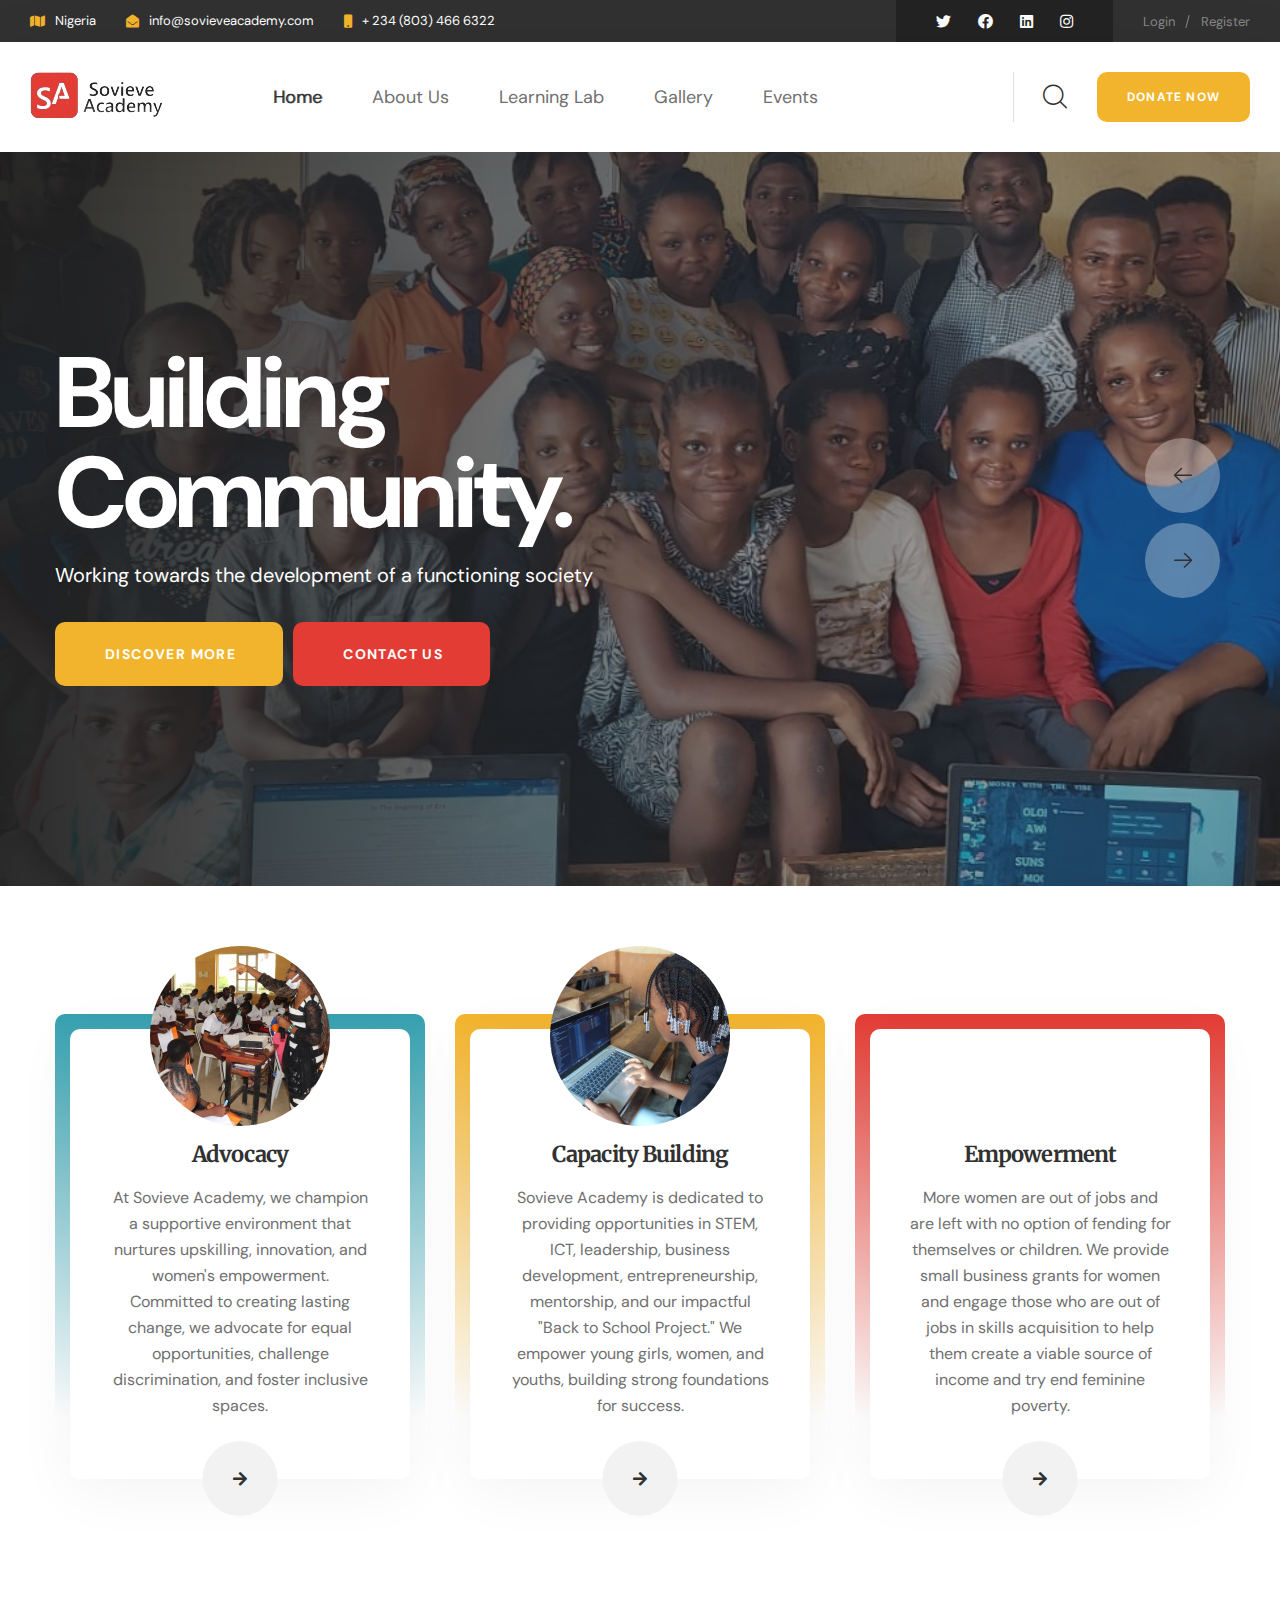
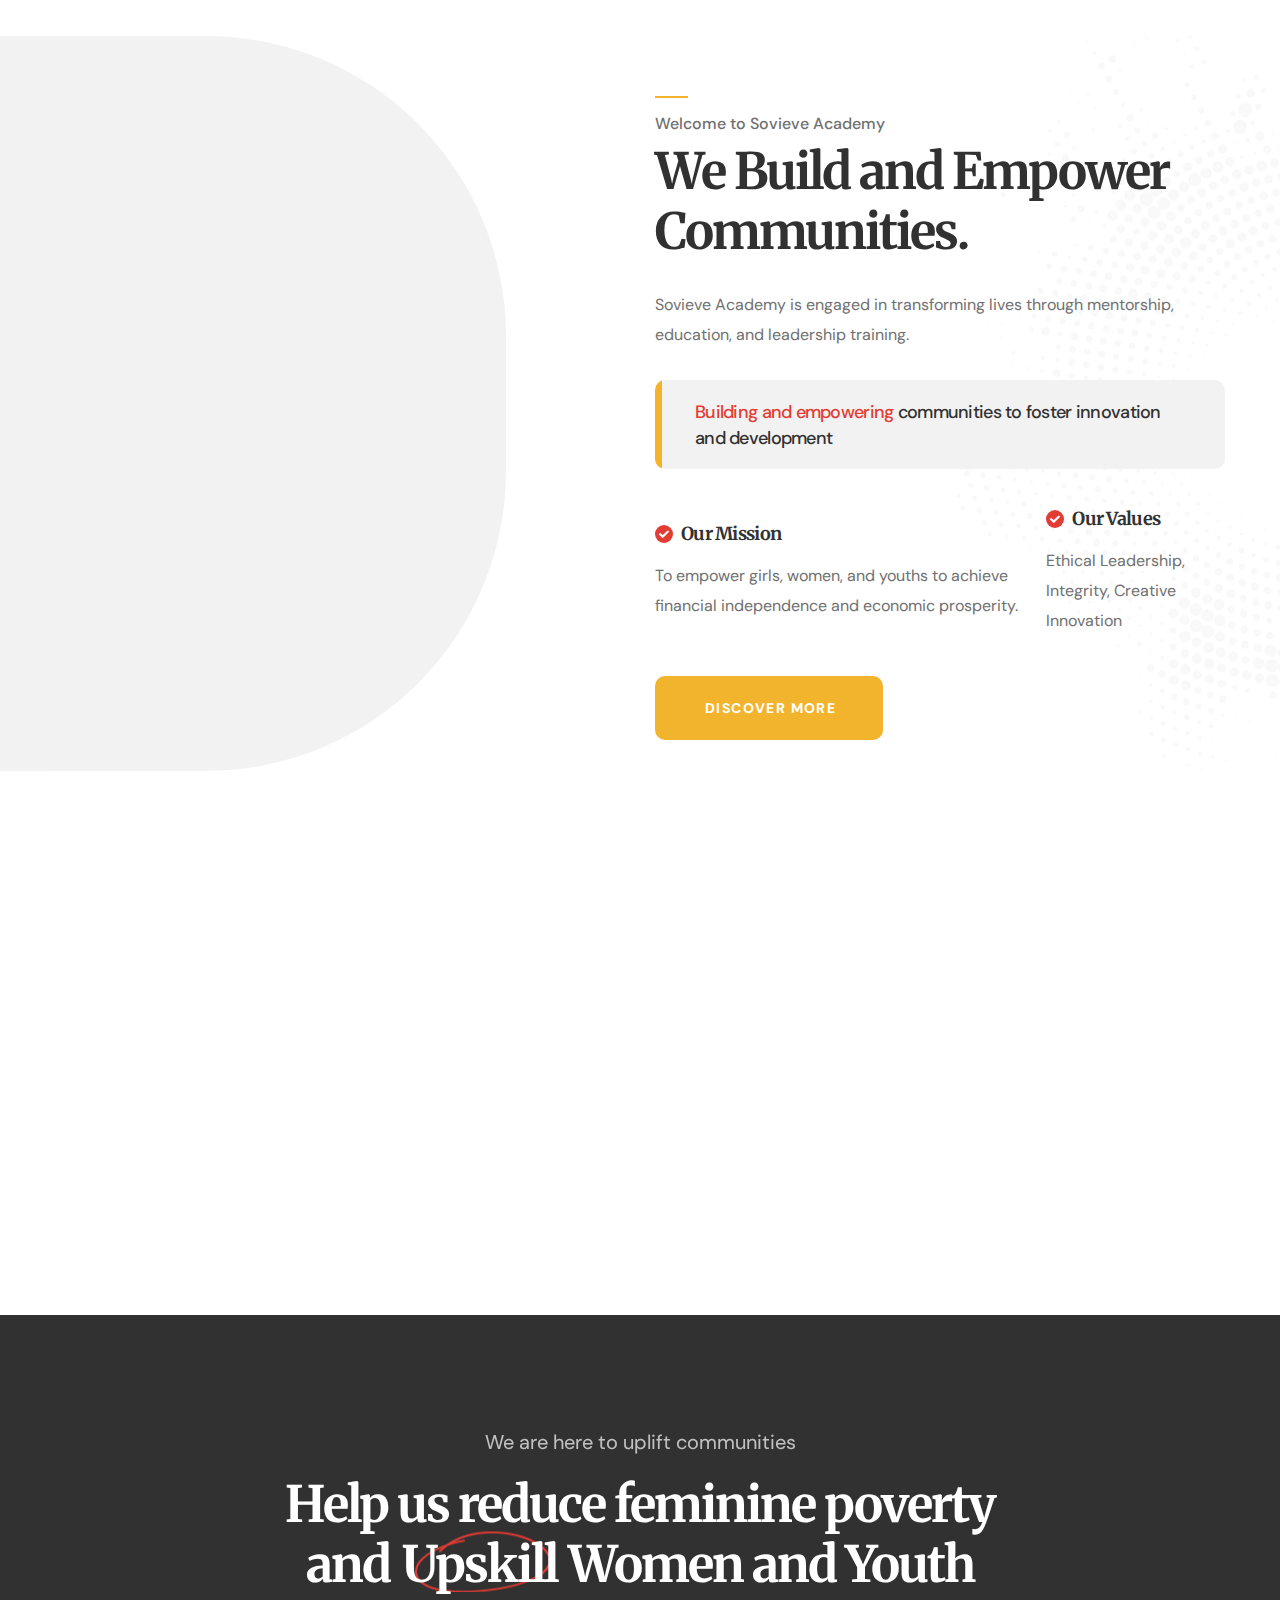
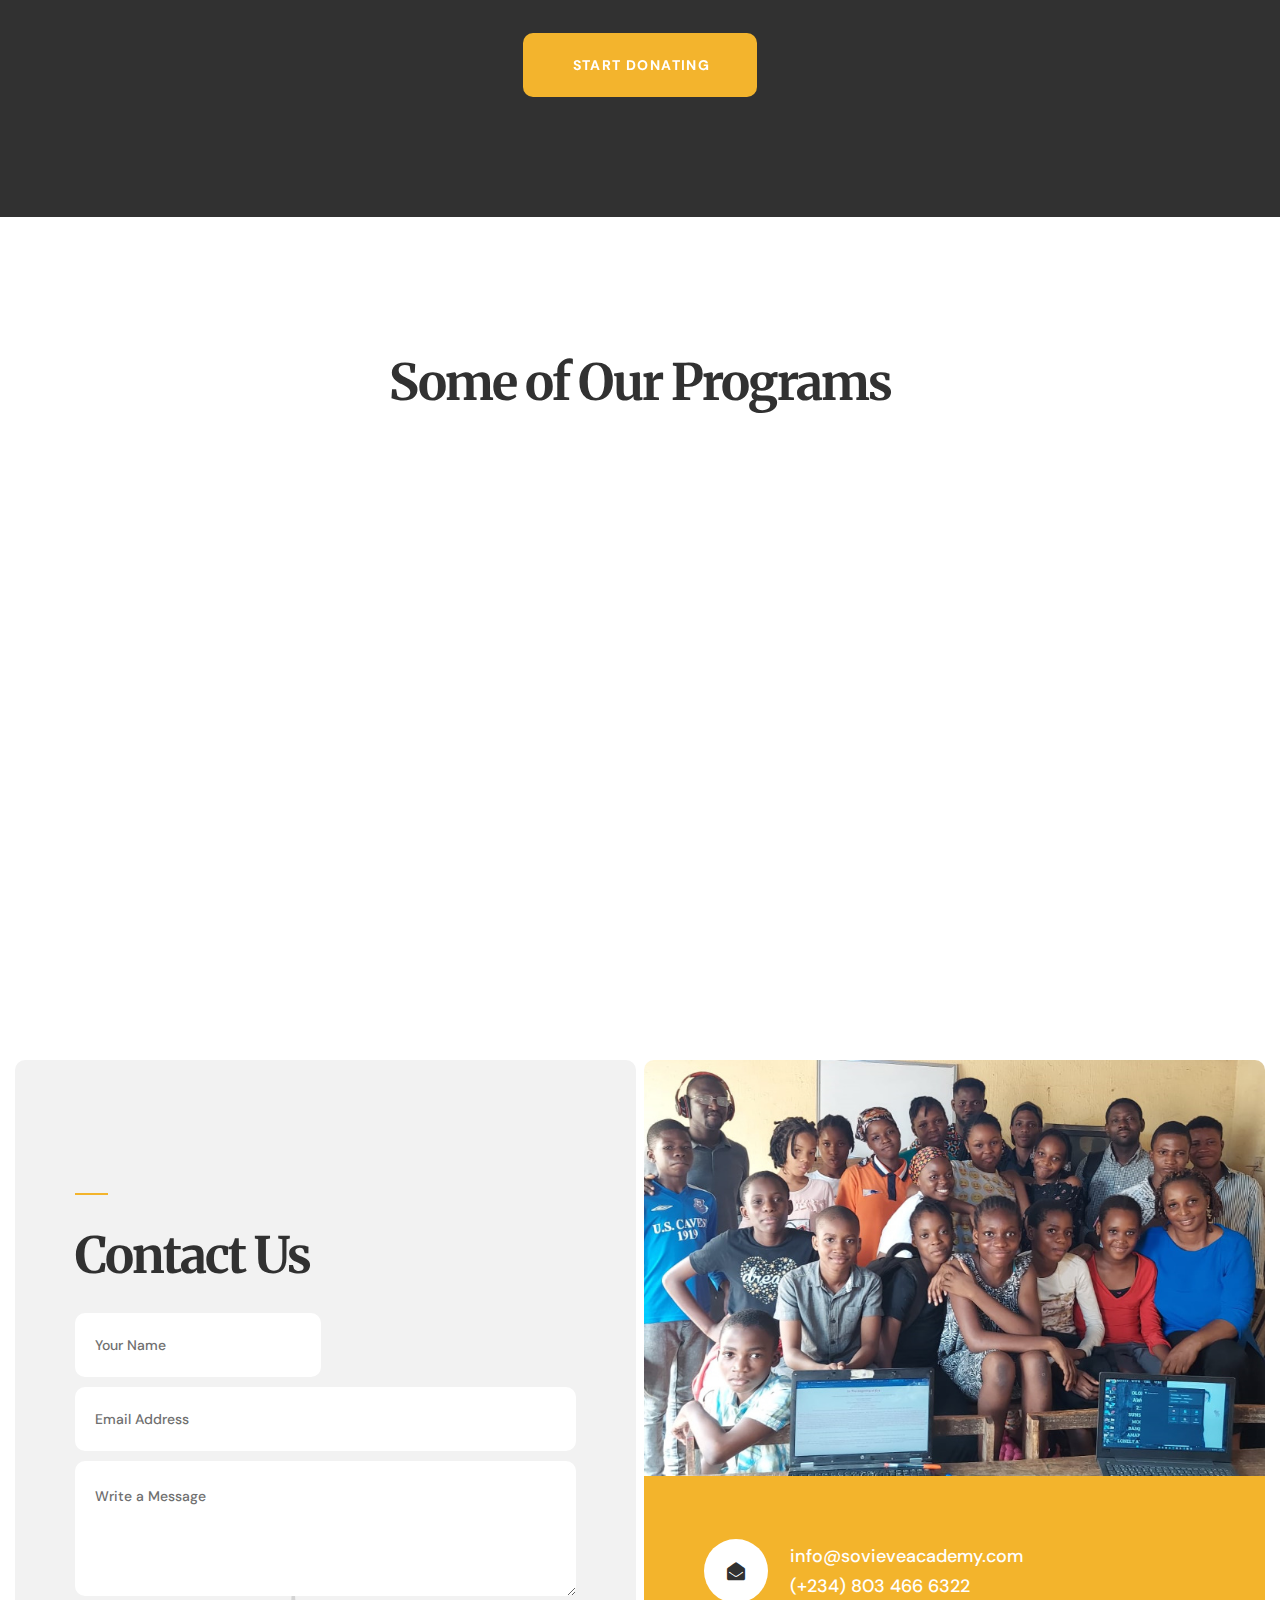
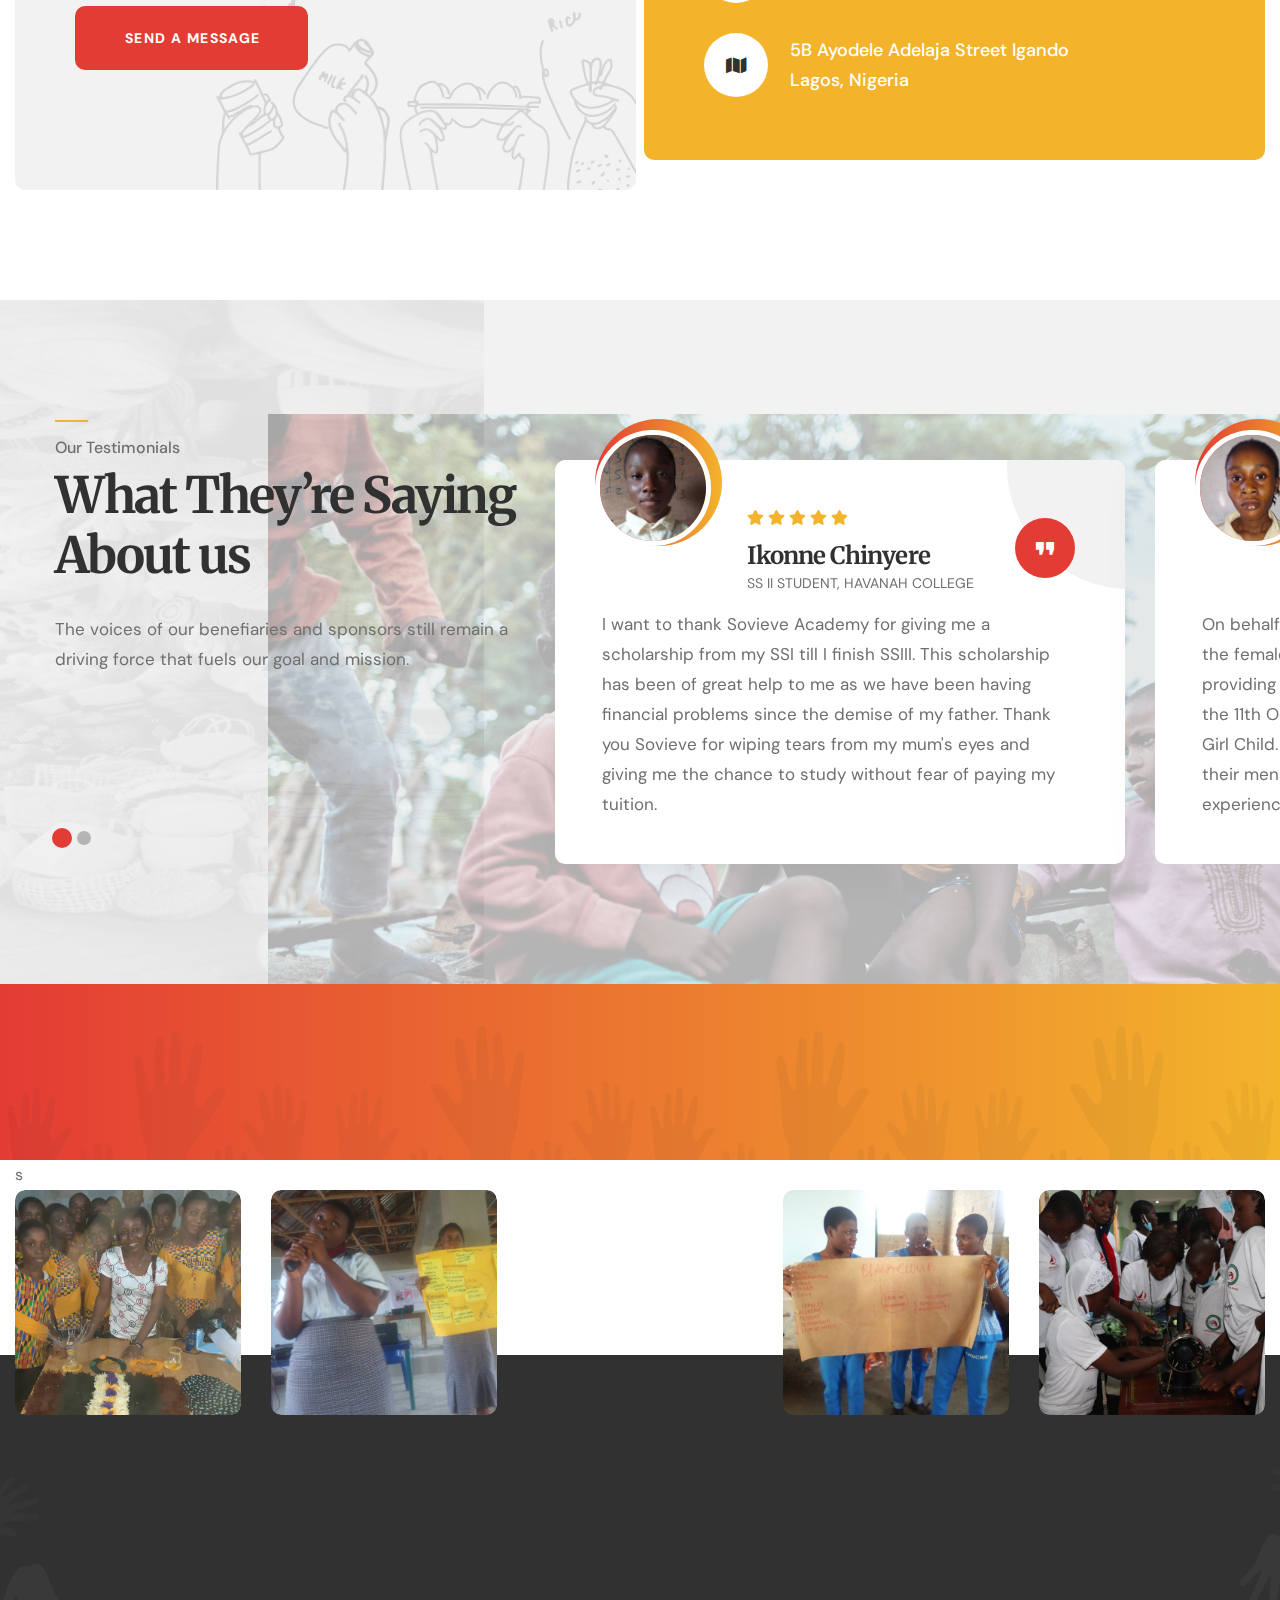
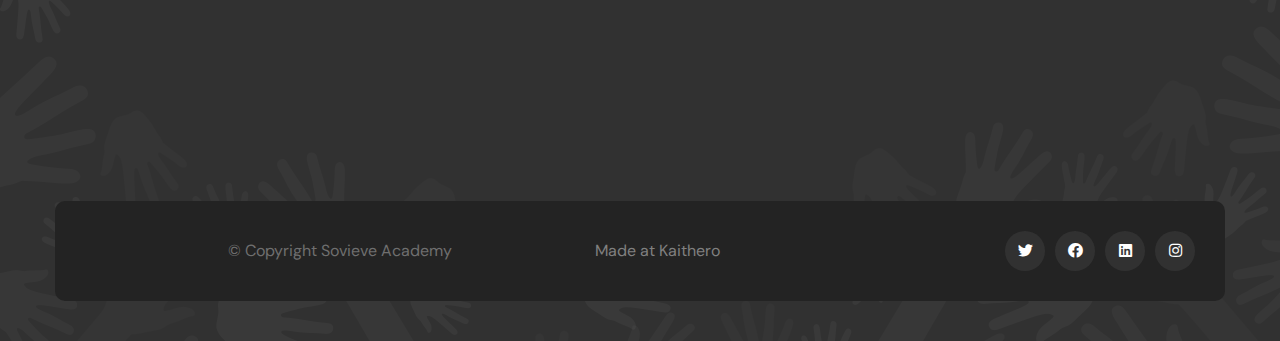
==== commit e4511aeb: "grace" ====
--- a/index.html
+++ b/index.html
@@ -138,9 +138,9 @@
               <div class="main-header__top-right">
                 <div class="main-header__social">
                   <a href="#"><i class="fab fa-twitter"></i></a>
-                  <a href="#"><i class="fab fa-facebook"></i></a>
+                  <a href="https://www.facebook.com/profile.php?id=61568876251630"><i class="fab fa-facebook"></i></a>
                   <a href="#"><i class="fab fa-linkedin"></i></a>
-                  <a href="#"><i class="fab fa-instagram"></i></a>
+                  <a href="https://www.instagram.com/sovieveacademy?igsh=NDJlMnZhbmVnZTV0"><i class="fab fa-instagram"></i></a>
                 </div>
                 <ul class="list-unstyled main-header__login-reg">
                   <li><a href="login.html">Login</a></li>
@@ -915,7 +915,7 @@
           "
         ></div>
         <div class="testimonial-one__map float-bob-x">
-          <img src="assets/images/shapes/testimonial-one-map-1.png" alt="" />
+          <img src="assets\images\shapes\bac1.png" alt="" />
         </div>
         <div class="container">
           <div class="row">
@@ -924,12 +924,12 @@
                 <div class="section-title text-left">
                   <span class="section-title__tagline">Our Testimonials</span>
                   <h2 class="section-title__title">
-                    What They’re Talking About us
+                    What They’re Saying About us
                   </h2>
                 </div>
                 <p class="testimonial-one__text">
-                  Lorem Ipsum is simply dummy text of free available in market
-                  the printing and typesetting industry.
+                  The voices of our benefiaries and sponsors still remain a driving 
+                  force that fuels our goal and mission.
                 </p>
               </div>
             </div>
@@ -997,7 +997,12 @@
                           </div>
                         </div>
                         <p class="testimonial-one__text">
-                          I want to thank Sovieve Academy for giving me a scholarship from my SSI till I finish SSIII. This scholarship has been of great help to me as we have been having financial problems since the demise of my father. Thank you Sovieve for wiping tears from my mum's eyes and giving me the chance to study without fear of paying my tuition.
+                          I want to thank Sovieve Academy for giving me a scholarship 
+                          from my SSI till I finish SSIII. This scholarship has been 
+                          of great help to me as we have been having financial problems 
+                          since the demise of my father. Thank you Sovieve for wiping 
+                          tears from my mum's eyes and giving me the chance to study 
+                          without fear of paying my tuition.
                         </p>
                       </div>
                     </div>
@@ -1037,7 +1042,13 @@
                           </div>
                         </div>
                         <p class="testimonial-one__text">
-                          On behalf of the female students at Havanah College, we the female students want to express our gratitude for providing free sanitary products that were given to us on the 11th October 2023 to mark the International Day of the Girl Child. Most of the students depend on clothes during their menstruation but the pads gave us a comfortable experience some of us never had.
+                          On behalf of the female students at Havanah College, 
+                          we the female students want to express our gratitude 
+                          for providing free sanitary products that were given 
+                          to us on the 11th October 2023 to mark the International 
+                          Day of the Girl Child. Most of the students depend on 
+                          clothes during their menstruation but the pads gave us a
+                          comfortable experience some of us never had.
                         </p>
                       </div>
                     </div>
@@ -1080,7 +1091,11 @@
                         </div>
                         <p class="testimonial-one__text">
                 
-                          I want to thank the Sovieve Academy for enrolling me in the Coding Bootcamp where we learned web development and graphics design. They also provided laptops for those who did not have them. Now I can write my own codes and create my own designs. 
+                          I want to thank the Sovieve Academy for enrolling me 
+                          in the Coding Bootcamp where we learned web development
+                          and graphics design. They also provided laptops for
+                          those who did not have them. Now I can write my own 
+                          codes and create my own designs. 
                         </p>
                       </div>
                     </div>
@@ -1186,7 +1201,7 @@
                 <div class="gallery-one__img">
                   <img src="assets/images/gallery/image1.jpg" alt="" />
                   <div class="gallery-one__img-icon">
-                    <a href="#"><span class="fab fa-instagram"></span></a>
+                    <a href="https://www.instagram.com/sovieveacademy?igsh=NDJlMnZhbmVnZTV0"><span class="fab fa-instagram"></span></a>
                   </div>
                 </div>
               </div>
@@ -1234,7 +1249,7 @@
                 <div class="gallery-one__img">
                   <img src="assets/images/gallery/image5.JPG" alt="" />
                   <div class="gallery-one__img-icon">
-                    <a href="#"><span class="fab fa-instagram"></span></a>
+                    <a href="https://www.instagram.com/sovieveacademy?igsh=NDJlMnZhbmVnZTV0"><span class="fab fa-instagram"></span></a>
                   </div>
                 </div>
               </div>
@@ -1362,9 +1377,9 @@
                     </p>
                     <div class="site-footer__social">
                       <a href="#"><i class="fab fa-twitter"></i></a>
-                      <a href="#"><i class="fab fa-facebook"></i></a>
+                      <a href="https://www.facebook.com/profile.php?id=61568876251630"><i class="fab fa-facebook"></i></a>
                       <a href="#"><i class="fab fa-linkedin"></i></a>
-                      <a href="#"><i class="fab fa-instagram"></i></a>
+                      <a href="https://www.instagram.com/sovieveacademy?igsh=NDJlMnZhbmVnZTV0"><i class="fab fa-instagram"></i></a>
                     </div>
                   </div>
                 </div>
@@ -1408,9 +1423,9 @@
         <div class="mobile-nav__top">
           <div class="mobile-nav__social">
             <a href="#" class="fab fa-twitter"></a>
-            <a href="#" class="fab fa-facebook-square"></a>
+            <a href="https://www.facebook.com/profile.php?id=61568876251630" class="fab fa-facebook-square"></a>
             <a href="#"><i class="fab fa-linkedin"></i></a>
-            <a href="#" class="fab fa-instagram"></a>
+            <a href="https://www.instagram.com/sovieveacademy?igsh=NDJlMnZhbmVnZTV0" class="fab fa-instagram"></a>
           </div>
           <!-- /.mobile-nav__social -->
         </div>
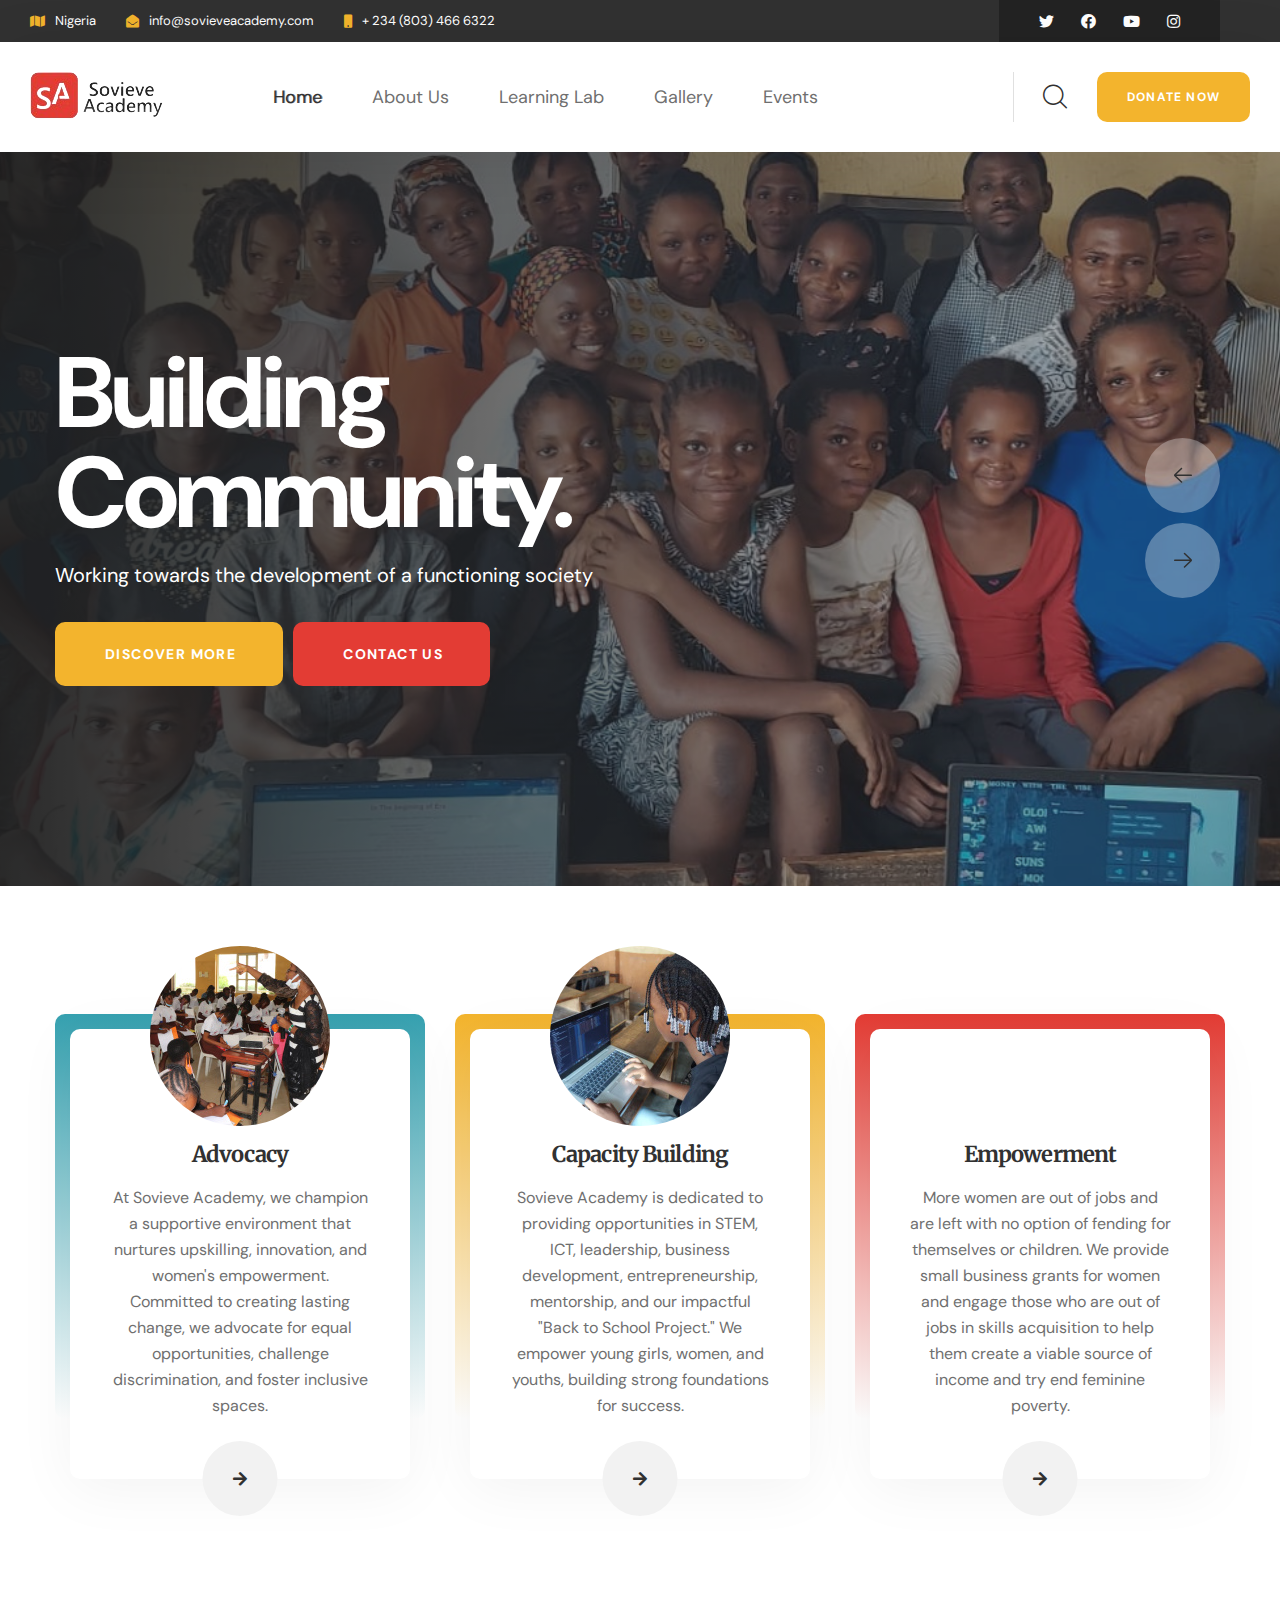
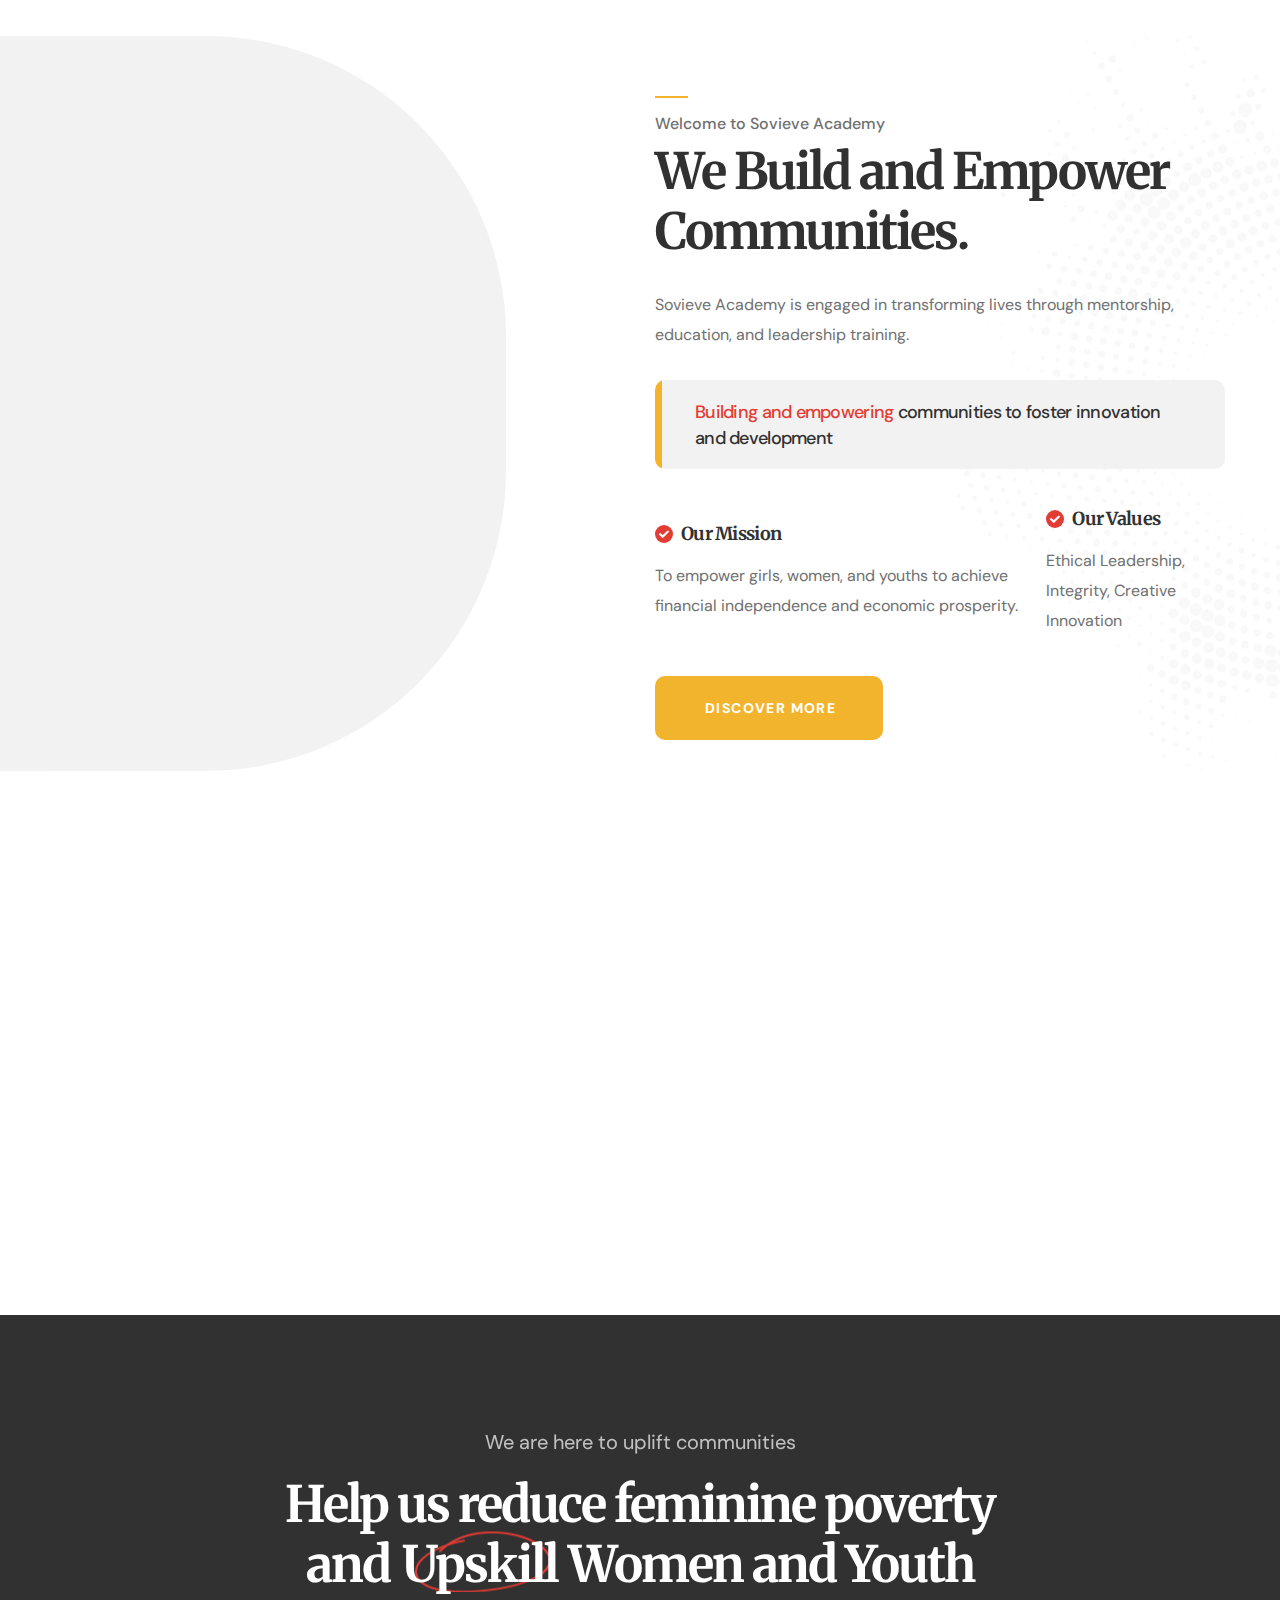
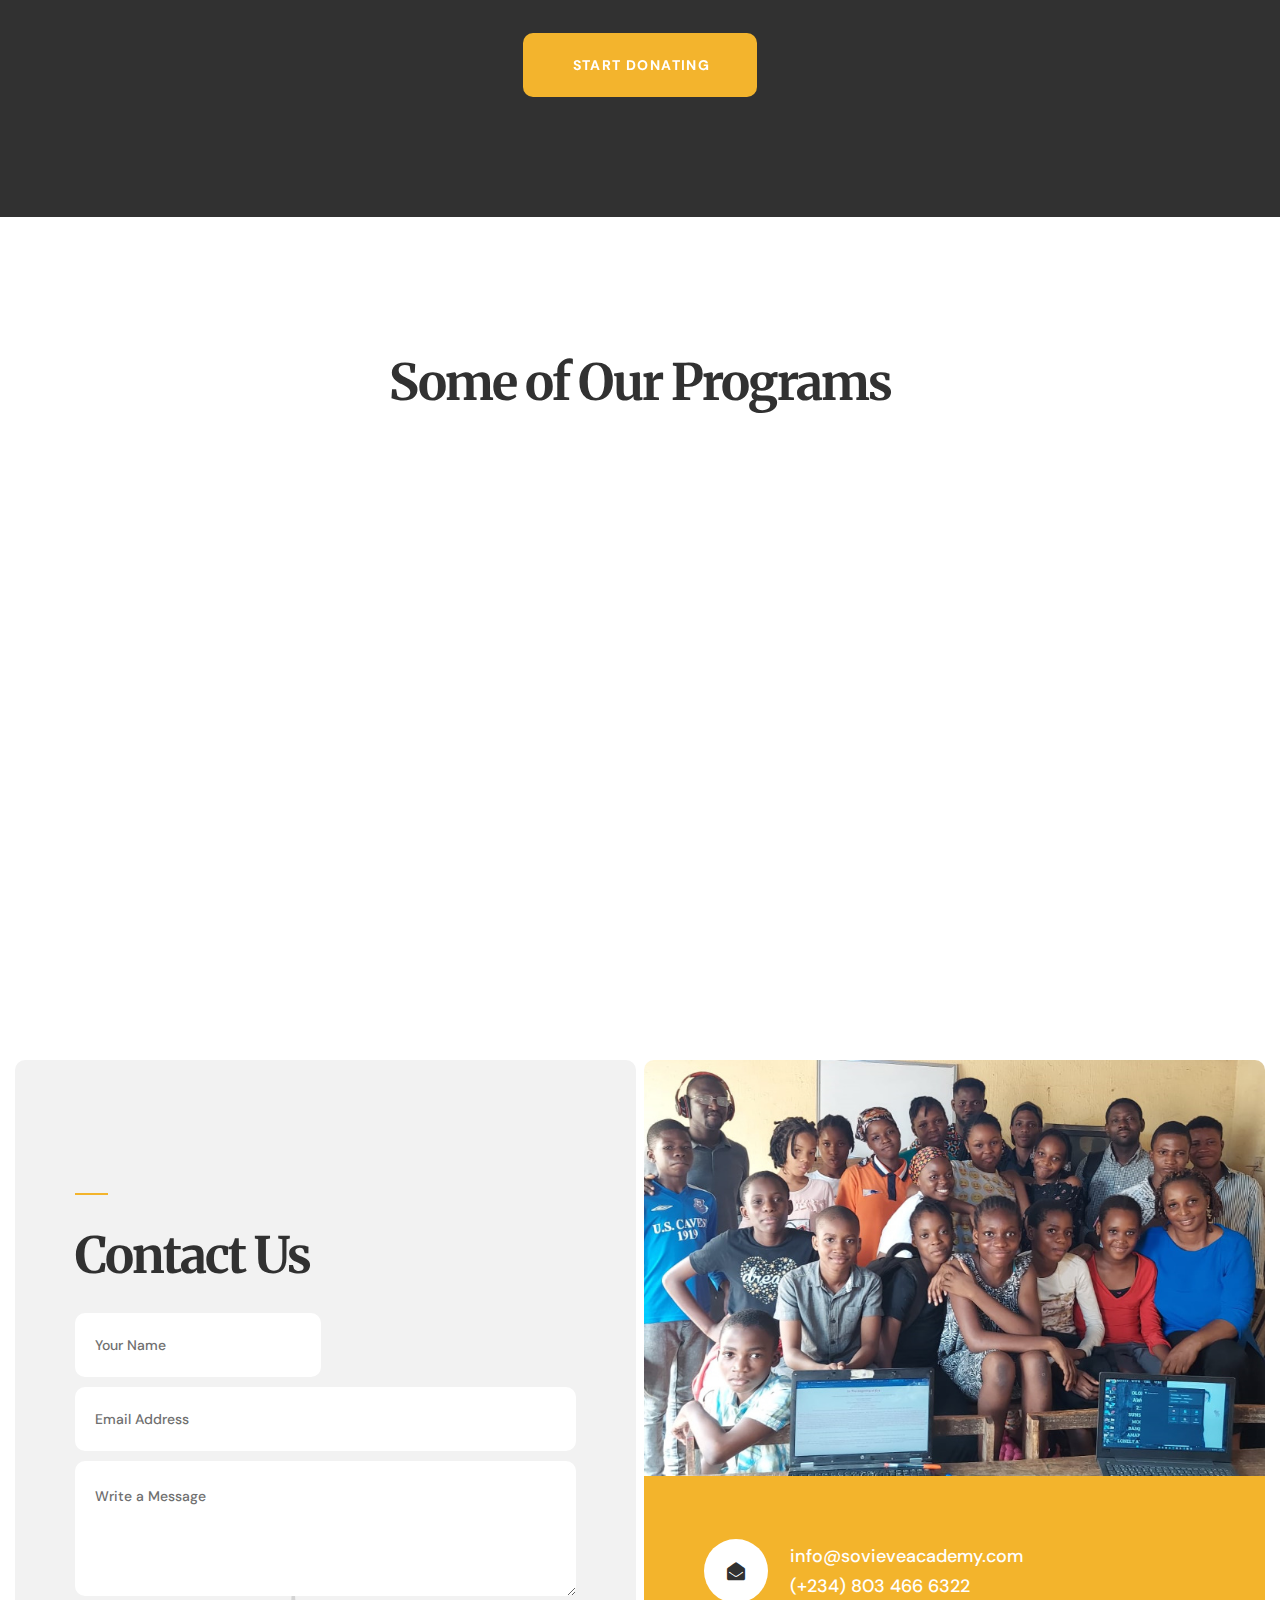
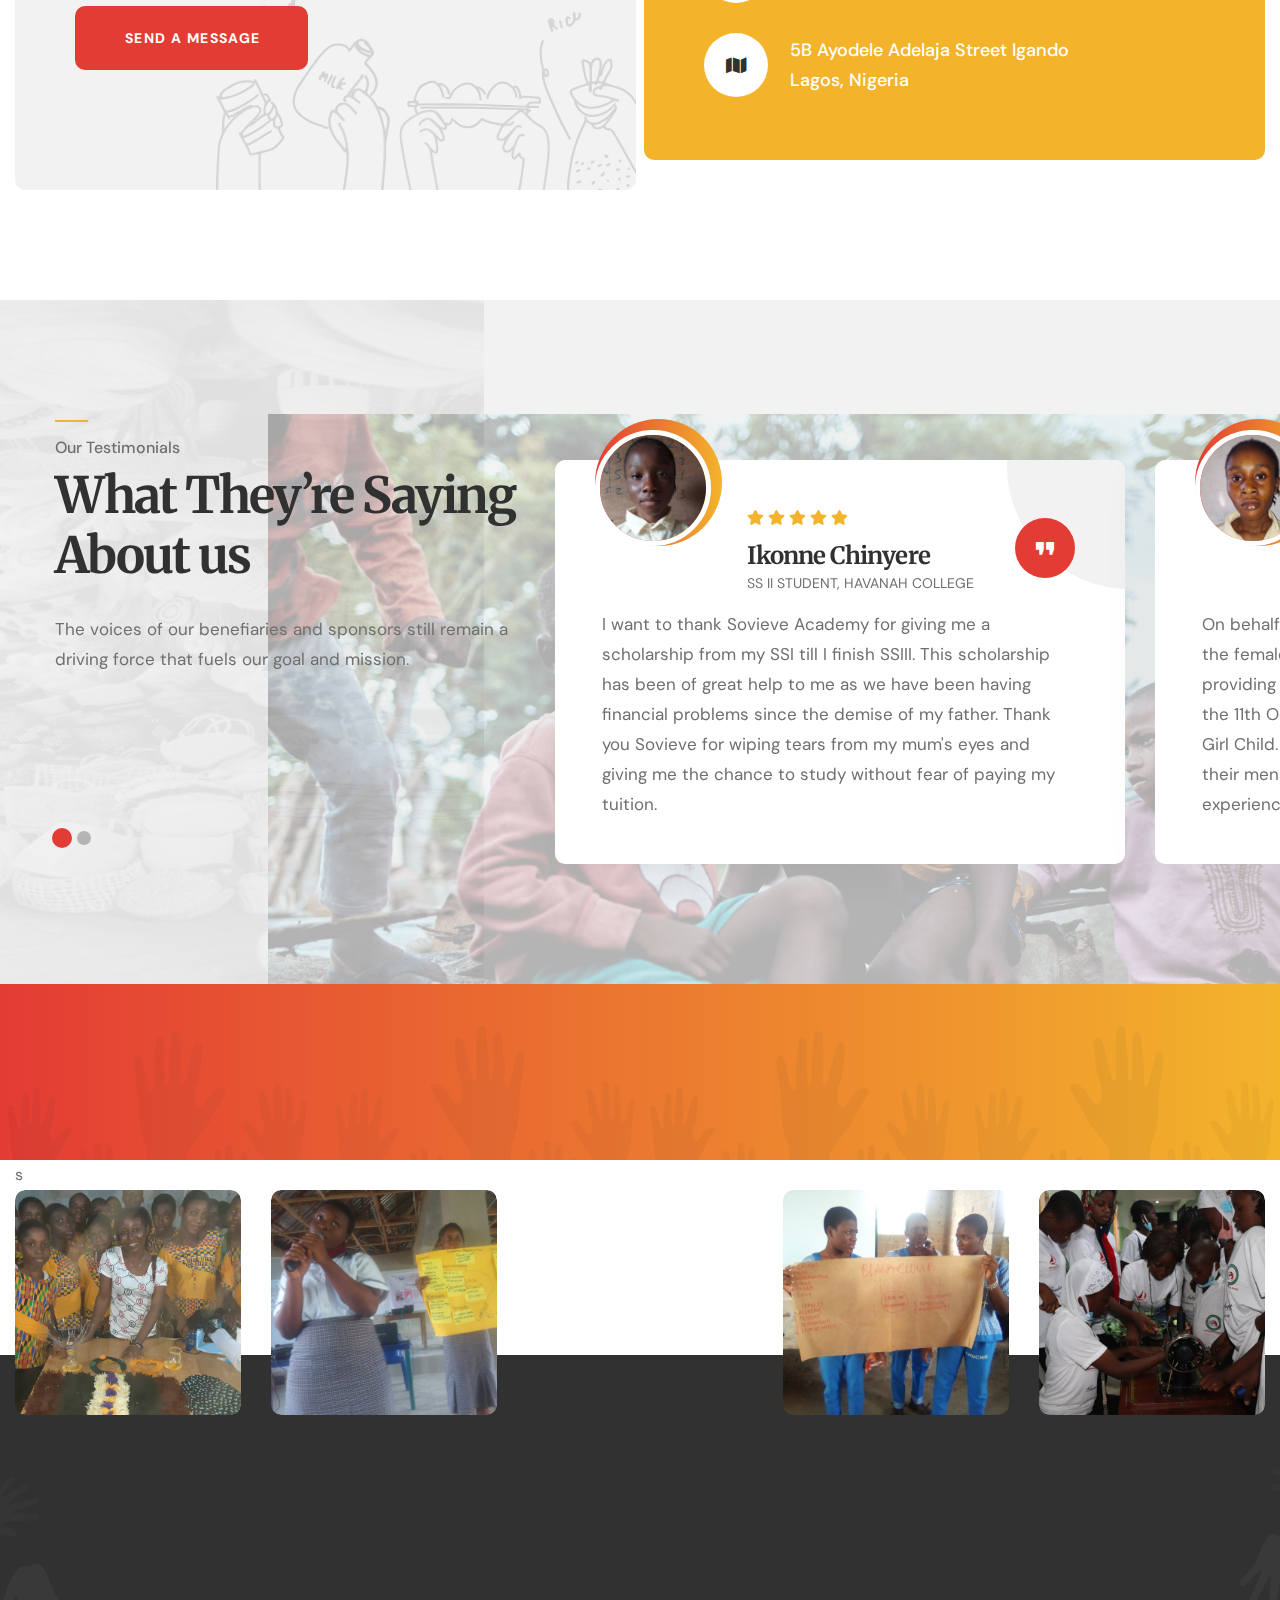
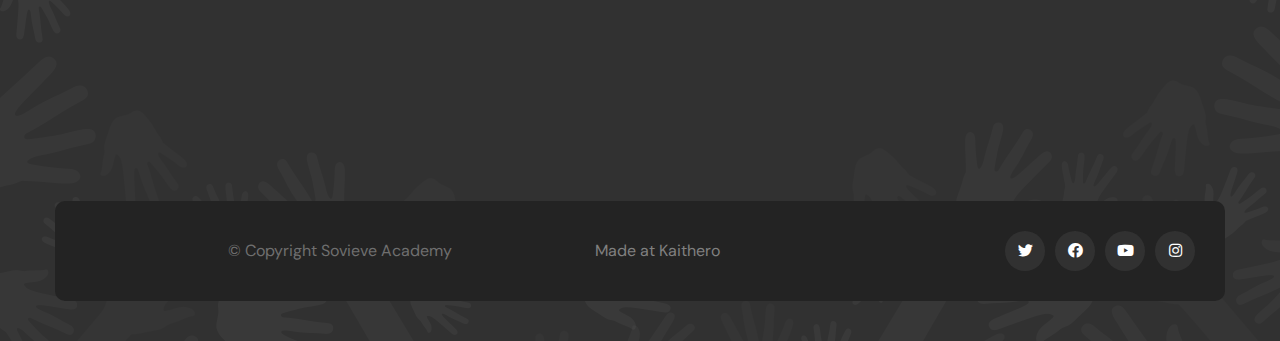
==== commit 5e809820: "grace1" ====
--- a/index.html
+++ b/index.html
@@ -137,15 +137,11 @@
               </div>
               <div class="main-header__top-right">
                 <div class="main-header__social">
-                  <a href="#"><i class="fab fa-twitter"></i></a>
+                  <a href="https://x.com/sovieveacademy"><i class="fab fa-twitter"></i></a>
                   <a href="https://www.facebook.com/profile.php?id=61568876251630"><i class="fab fa-facebook"></i></a>
-                  <a href="#"><i class="fab fa-linkedin"></i></a>
-                  <a href="https://www.instagram.com/sovieveacademy?igsh=NDJlMnZhbmVnZTV0"><i class="fab fa-instagram"></i></a>
-                </div>
-                <ul class="list-unstyled main-header__login-reg">
-                  <li><a href="login.html">Login</a></li>
-                  <li><a href="register.html">Register</a></li>
-                </ul>
+                  <a href="https://www.youtube.com/channel/UC8fne1JbBMHLyiPNA1RZSzA"><i class="fab fa-youtube"></i></a>
+                  <a href="https://www.instagram.com/sovieveacademy/"><i class="fab fa-instagram"></i></a>
+                </div>
               </div>
             </div>
           </div>
@@ -285,7 +281,7 @@
               <div
                 class="image-layer"
                 style="
-                  background-image: url(assets/images/backgrounds/slider2.jpg);
+                  background-image: url(assets/images/backgrounds/main-slider-1-2.jpg);
                 "
               ></div>
               <!-- /.image-layer -->
@@ -492,7 +488,7 @@
                   <div class="about-one__shape-1 float-bob-x"></div>
                   <div class="about-one__video-link">
                     <a
-                      href="https://www.youtube.com/watch?v=Get7rqXYrbQ"
+                      href="https://www.youtube.com/channel/UC8fne1JbBMHLyiPNA1RZSzA"
                       class="video-popup"
                     >
                       <div class="about-one__video-icon">
@@ -1201,7 +1197,7 @@
                 <div class="gallery-one__img">
                   <img src="assets/images/gallery/image1.jpg" alt="" />
                   <div class="gallery-one__img-icon">
-                    <a href="https://www.instagram.com/sovieveacademy?igsh=NDJlMnZhbmVnZTV0"><span class="fab fa-instagram"></span></a>
+                    <a href="https://www.instagram.com/sovieveacademy/"><span class="fab fa-instagram"></span></a>
                   </div>
                 </div>
               </div>
@@ -1249,7 +1245,7 @@
                 <div class="gallery-one__img">
                   <img src="assets/images/gallery/image5.JPG" alt="" />
                   <div class="gallery-one__img-icon">
-                    <a href="https://www.instagram.com/sovieveacademy?igsh=NDJlMnZhbmVnZTV0"><span class="fab fa-instagram"></span></a>
+                    <a href="https://www.instagram.com/sovieveacademy/"><span class="fab fa-instagram"></span></a>
                   </div>
                 </div>
               </div>
@@ -1376,10 +1372,10 @@
  
                     </p>
                     <div class="site-footer__social">
-                      <a href="#"><i class="fab fa-twitter"></i></a>
+                      <a href="https://x.com/sovieveacademy"><i class="fab fa-twitter"></i></a>
                       <a href="https://www.facebook.com/profile.php?id=61568876251630"><i class="fab fa-facebook"></i></a>
-                      <a href="#"><i class="fab fa-linkedin"></i></a>
-                      <a href="https://www.instagram.com/sovieveacademy?igsh=NDJlMnZhbmVnZTV0"><i class="fab fa-instagram"></i></a>
+                      <a href="https://www.youtube.com/channel/UC8fne1JbBMHLyiPNA1RZSzA"><i class="fab fa-youtube"></i></a>
+                      <a href="https://www.instagram.com/sovieveacademy/"><i class="fab fa-instagram"></i></a>
                     </div>
                   </div>
                 </div>
@@ -1422,10 +1418,10 @@
         <!-- /.mobile-nav__contact -->
         <div class="mobile-nav__top">
           <div class="mobile-nav__social">
-            <a href="#" class="fab fa-twitter"></a>
+            <a href="https://x.com/sovieveacademy" class="fab fa-twitter"></a>
             <a href="https://www.facebook.com/profile.php?id=61568876251630" class="fab fa-facebook-square"></a>
-            <a href="#"><i class="fab fa-linkedin"></i></a>
-            <a href="https://www.instagram.com/sovieveacademy?igsh=NDJlMnZhbmVnZTV0" class="fab fa-instagram"></a>
+            <a href="https://www.youtube.com/channel/UC8fne1JbBMHLyiPNA1RZSzA"><i class="fab fa-youtube"></i></a>
+            <a href="https://www.instagram.com/sovieveacademy/" class="fab fa-instagram"></a>
           </div>
           <!-- /.mobile-nav__social -->
         </div>
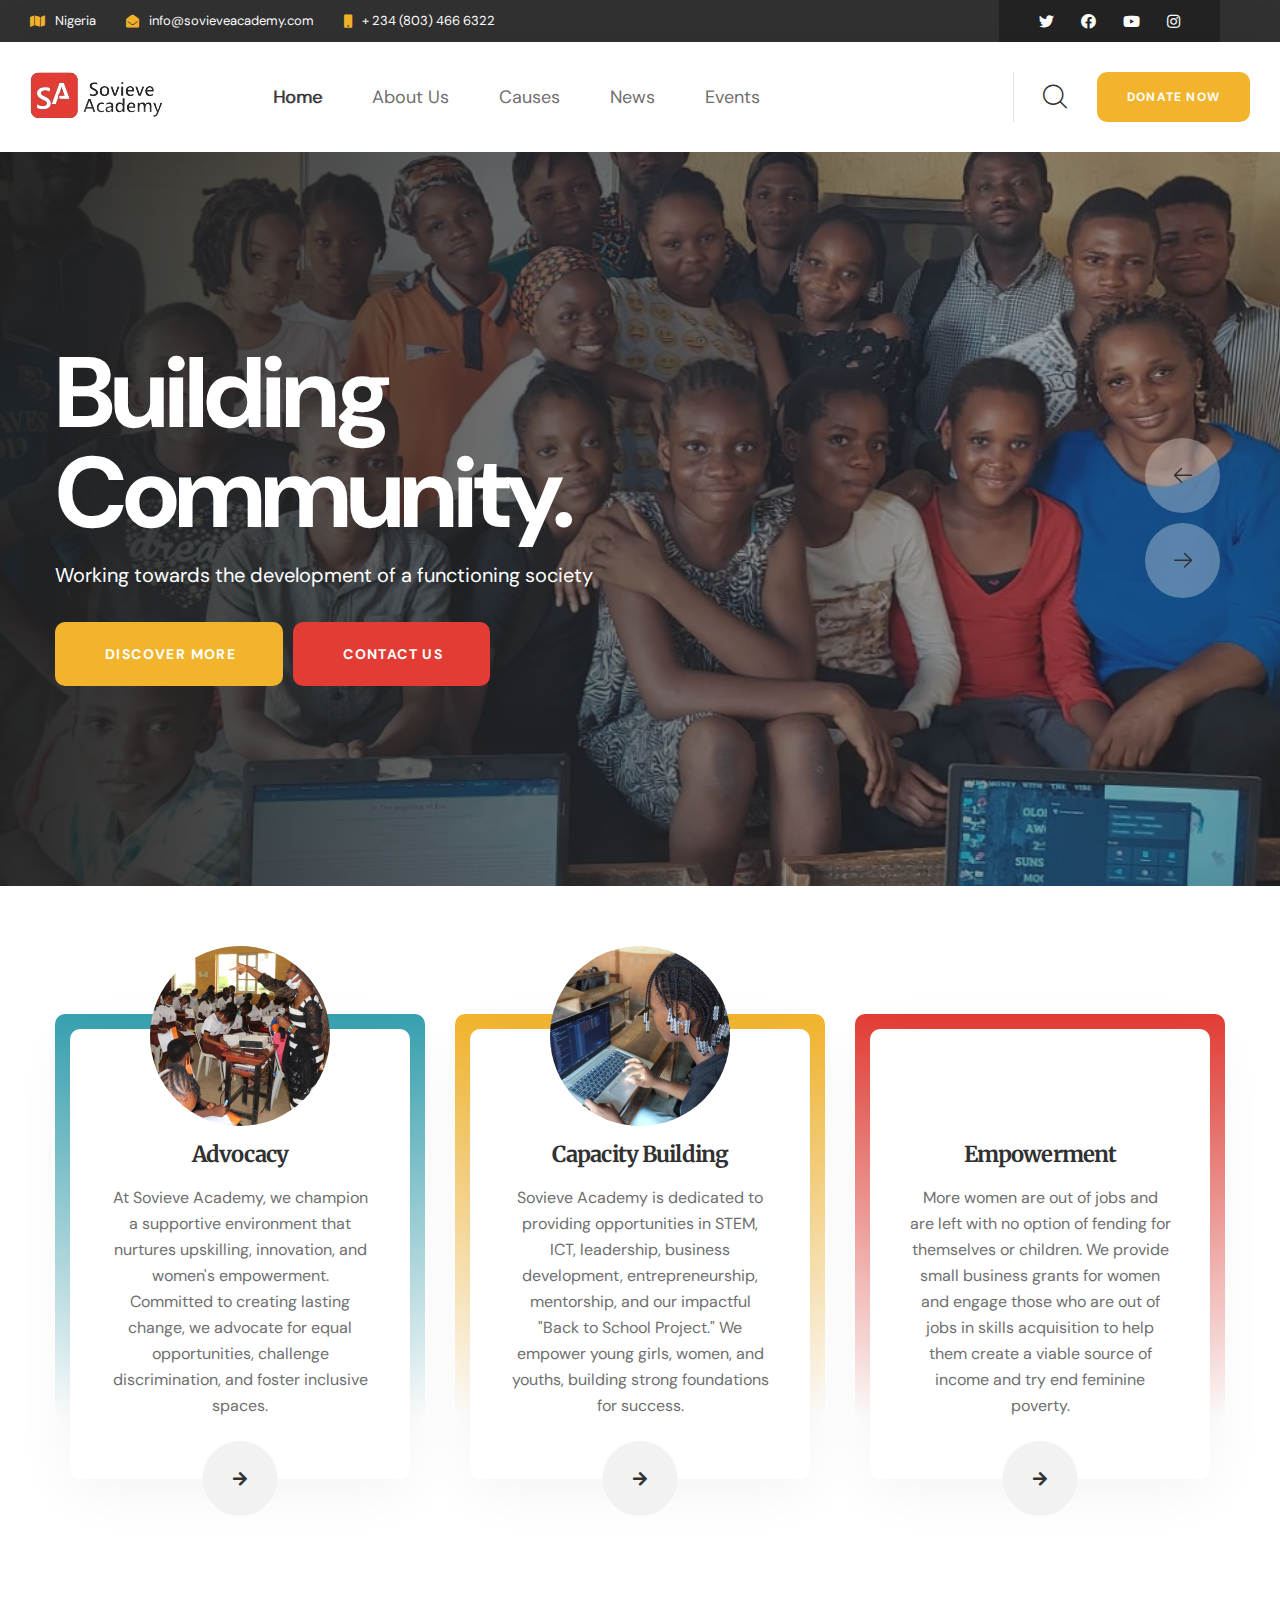
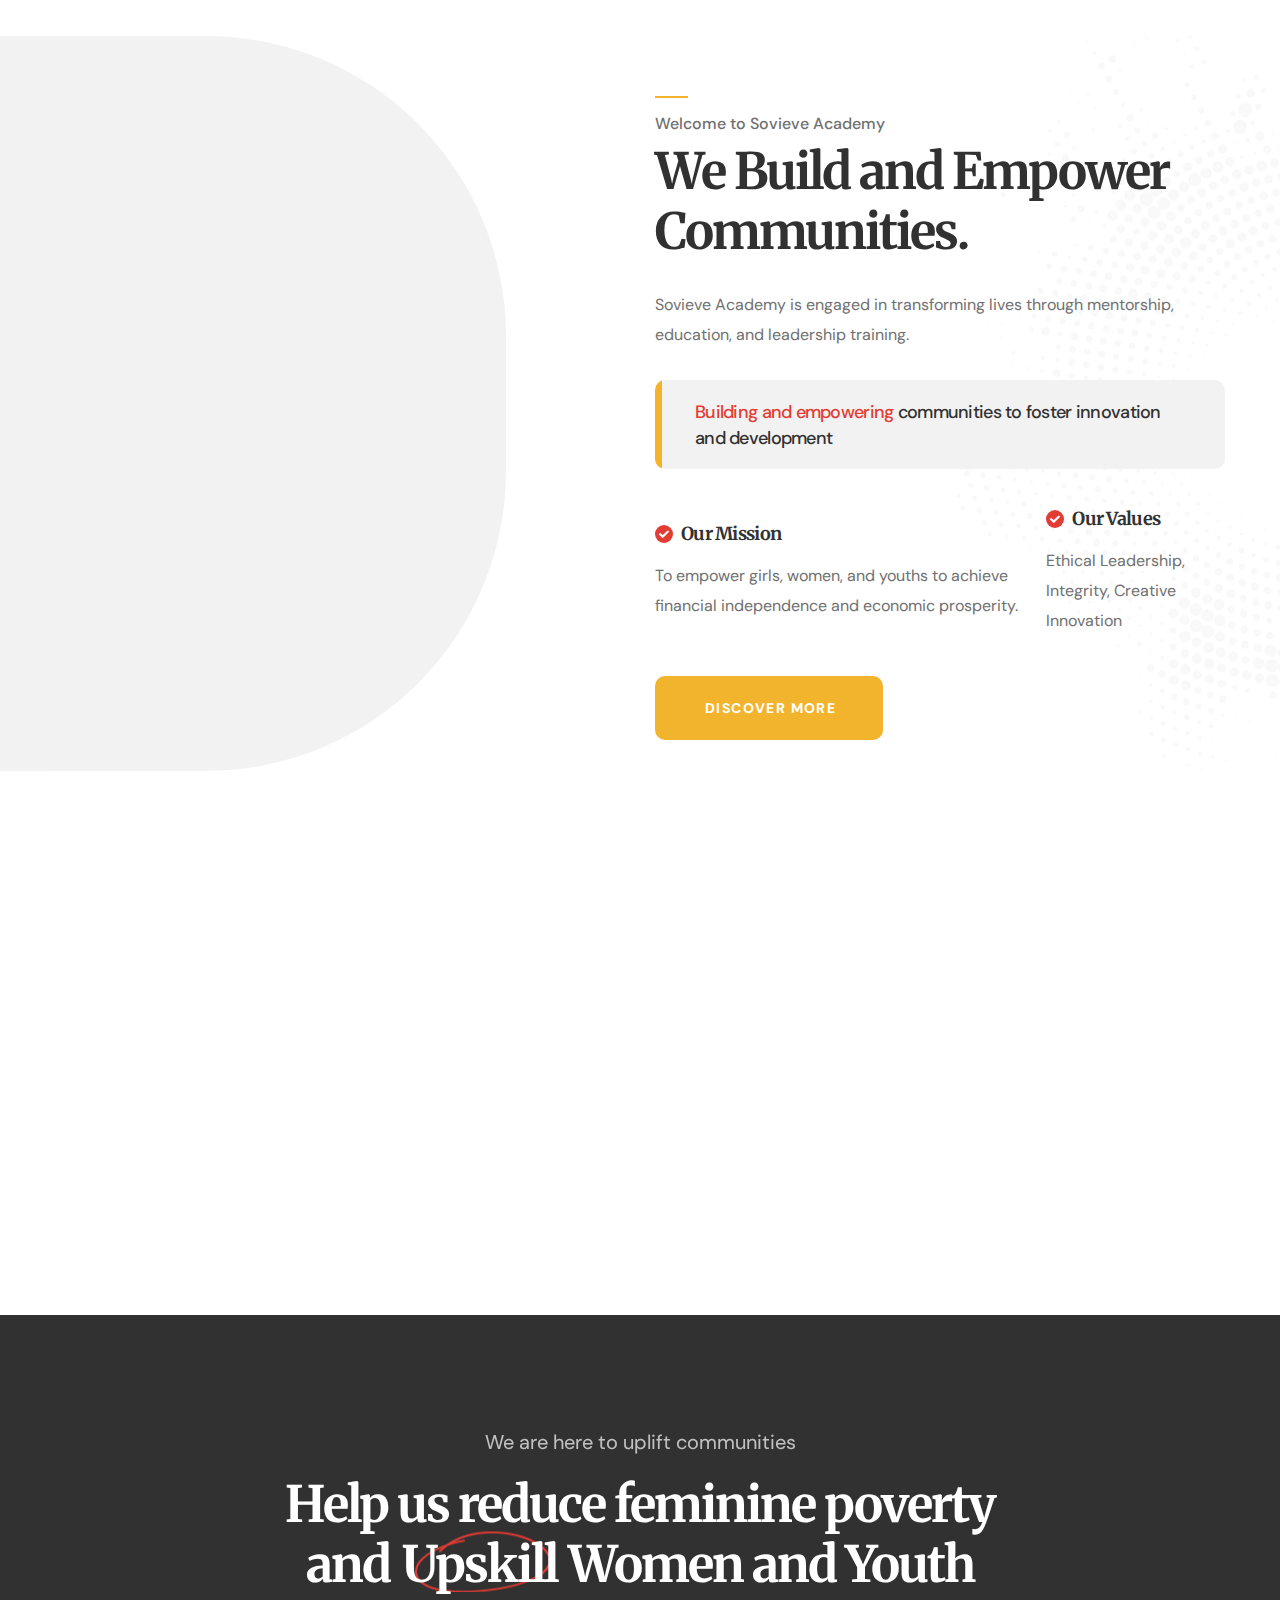
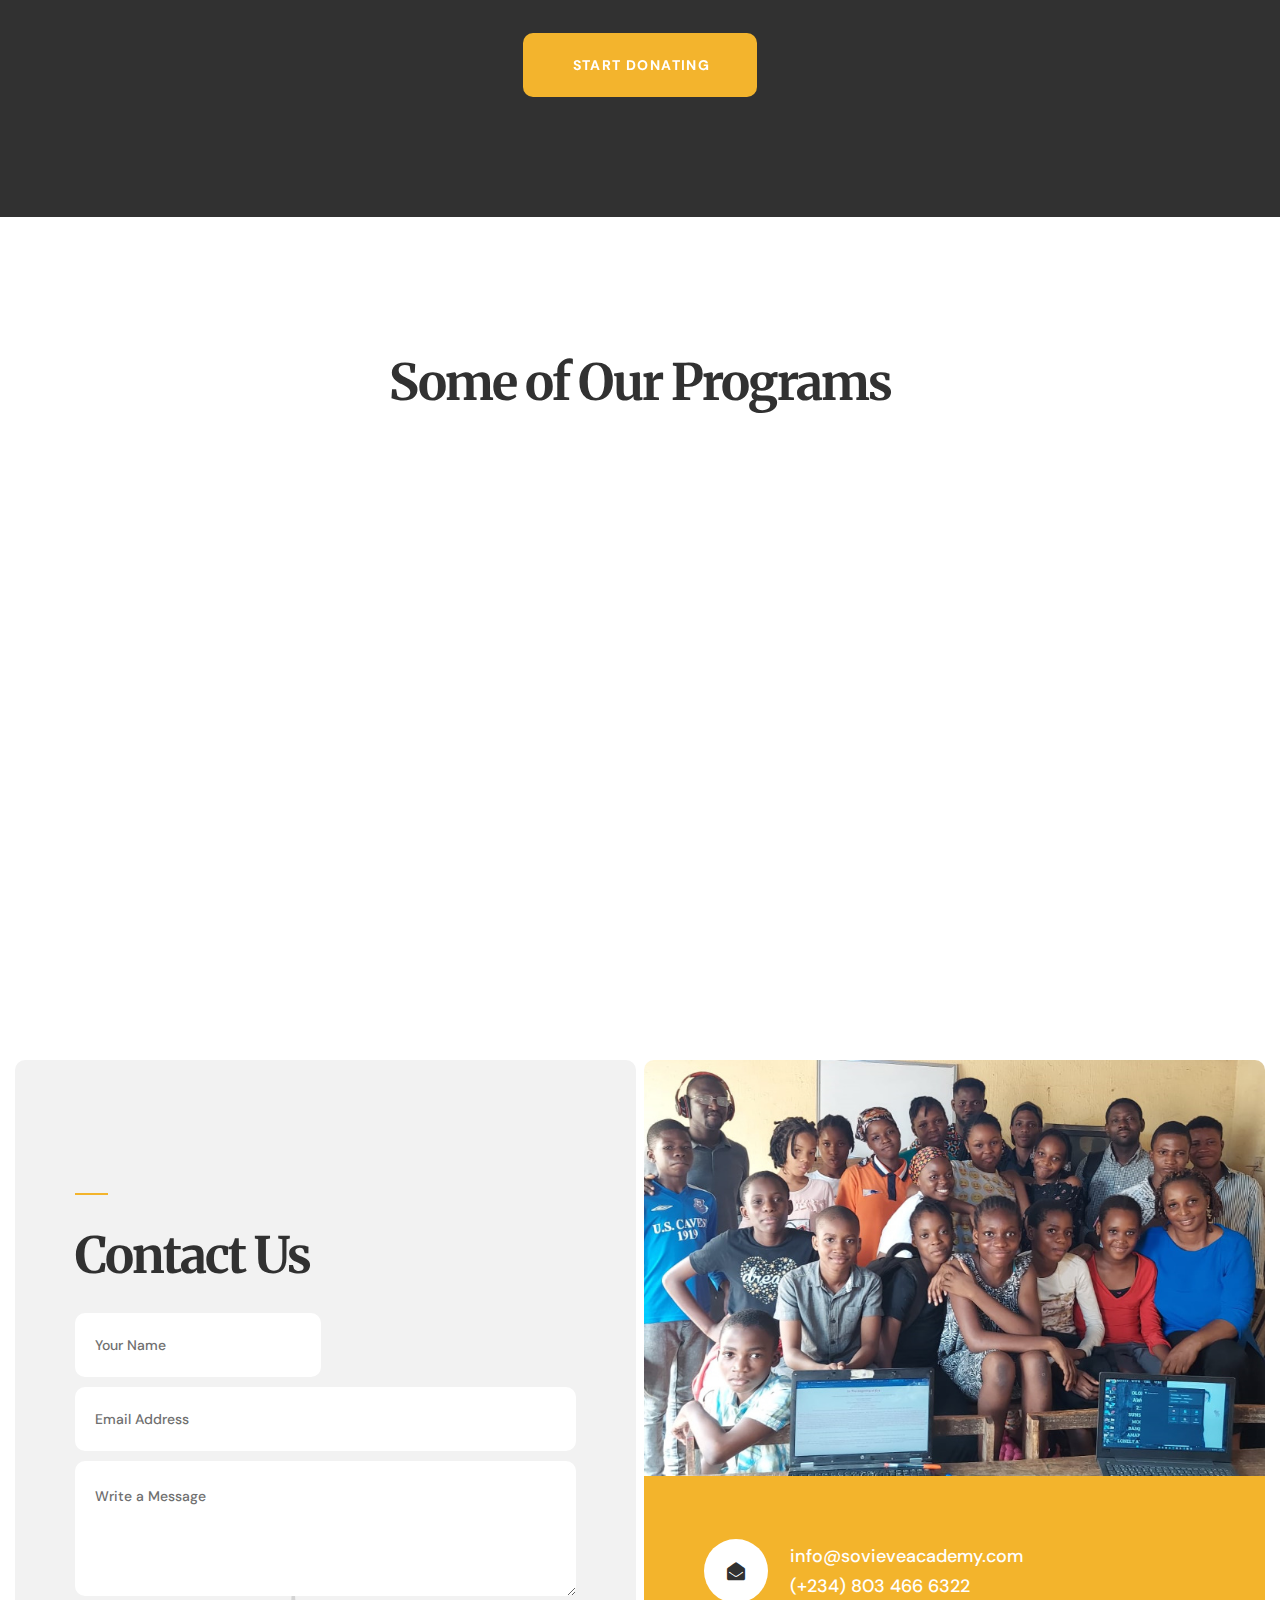
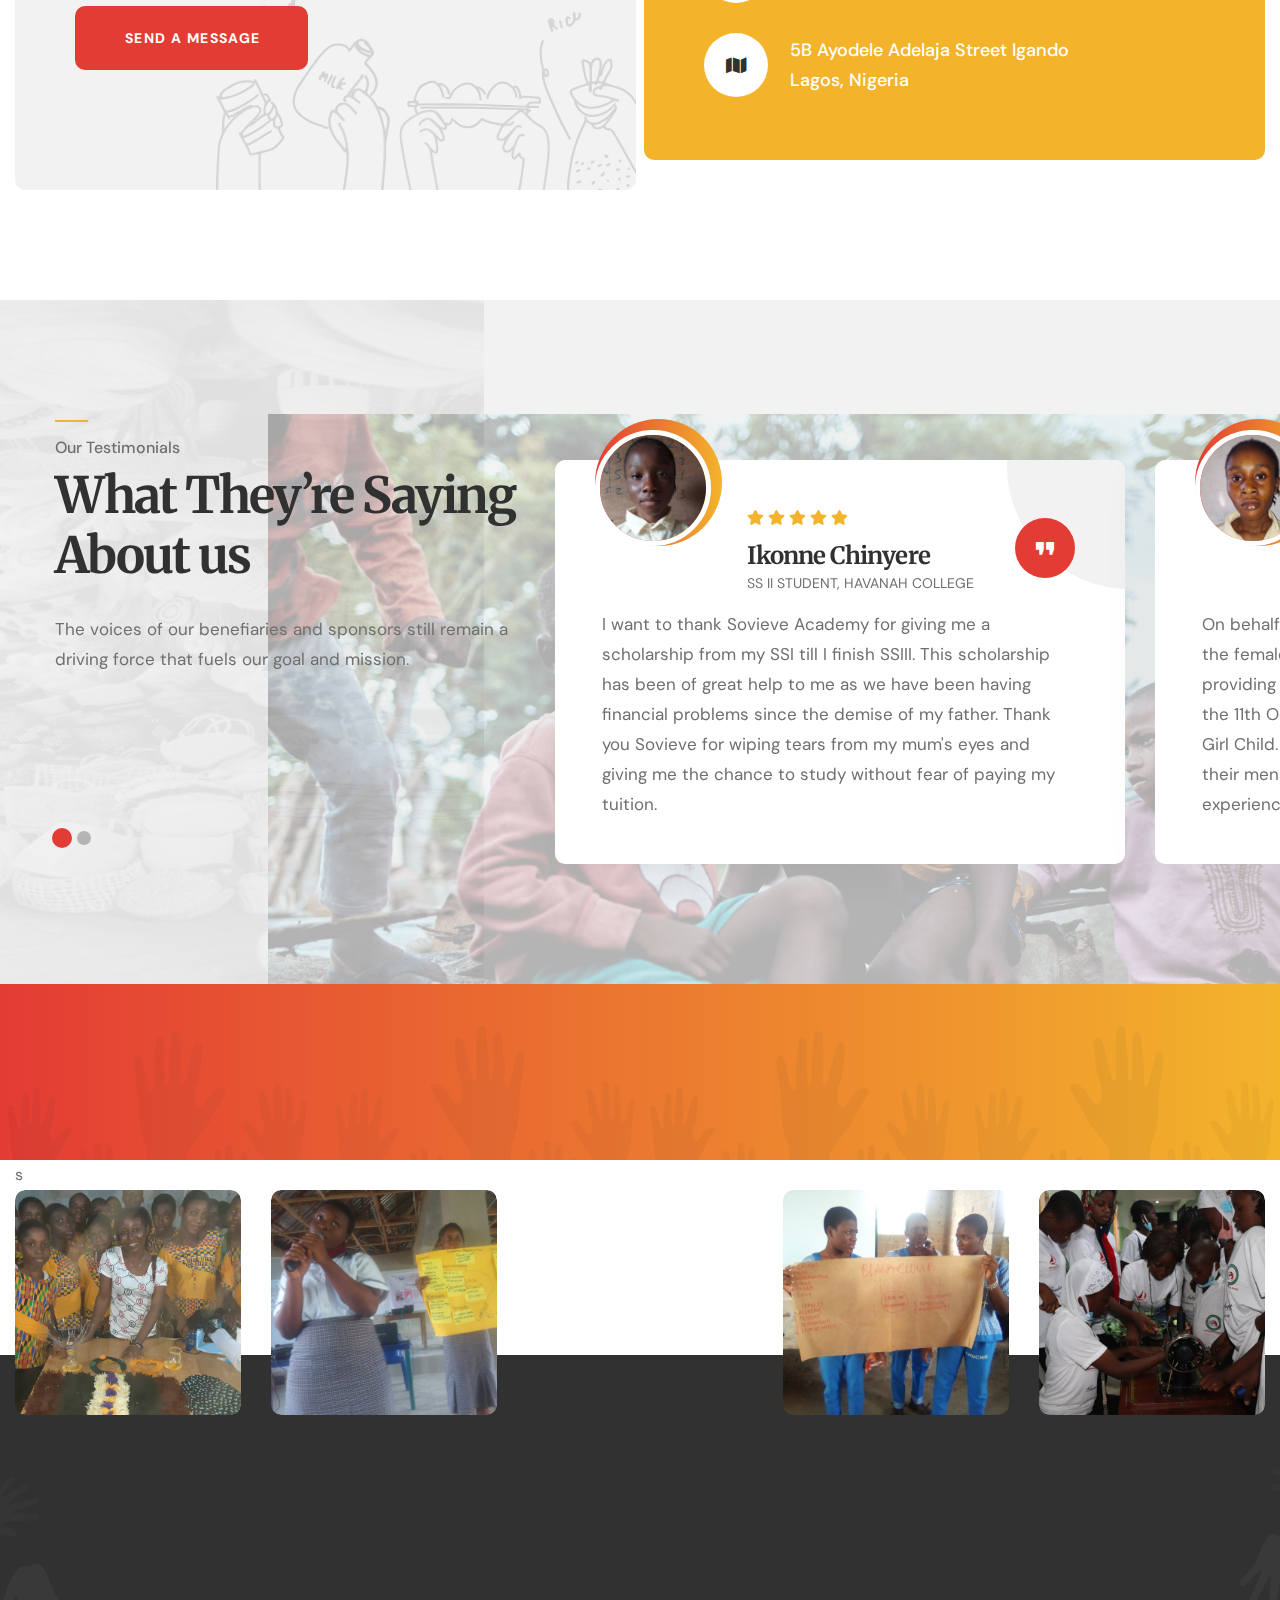
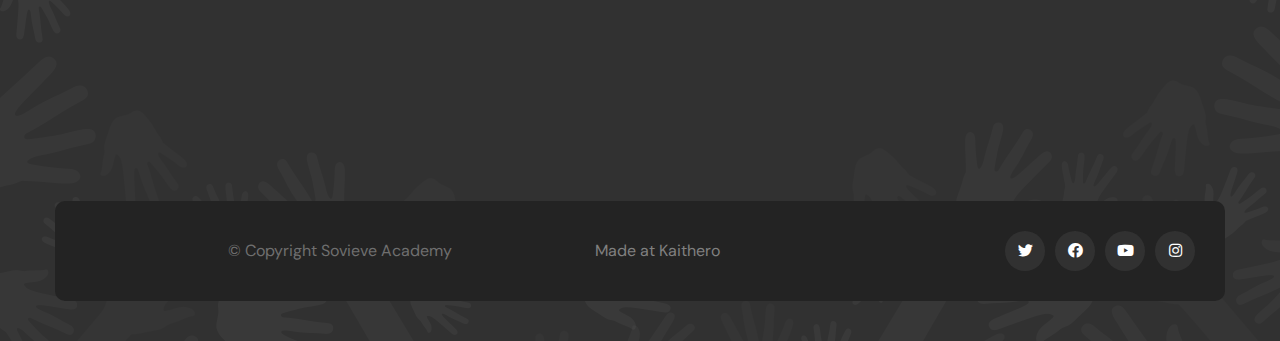
==== commit 8f2077f0: "g3" ====
--- a/index.html
+++ b/index.html
@@ -171,13 +171,13 @@
                       <a href="about.html">About Us</a>
                     </li>
                     <li>
-                      <a href="#">Learning Lab</a>
+                      <a href="cause-details.html">Causes</a>
                     </li>
                     <li>
-                      <a href="#">Gallery</a>
+                      <a href="blog-details.html">News</a>
                     </li>
                     <li>
-                      <a href="#">Events</a>
+                      <a href="event-details.html">Events</a>
                     </li>
                   </ul>
                 </div>
@@ -584,7 +584,7 @@
                   </div>
                 </div>
                 <div class="counter-one__count-box">
-                  <h3 class="odometer" data-count="80">00</h3>
+                  <h3 class="odometer" data-count="120">00</h3>
                   <span class="counter-one__letter"></span>
                   <p class="counter-one__text">Scholarships Provided</p>
                 </div>
@@ -609,7 +609,7 @@
                   </div>
                 </div>
                 <div class="counter-one__count-box">
-                  <h3 class="odometer" data-count="55">00</h3>
+                  <h3 class="odometer" data-count="70">00</h3>
                   <span class="counter-one__letter"></span>
                   <p class="counter-one__text">Businesses Funded</p>
                 </div>
@@ -634,7 +634,7 @@
                   </div>
                 </div>
                 <div class="counter-one__count-box">
-                  <h3 class="odometer" data-count="5">00</h3>
+                  <h3 class="odometer" data-count="10">00</h3>
                   <span class="counter-one__letter">k</span>
                   <p class="counter-one__text">Pads Distributed</p>
                 </div>
@@ -659,7 +659,7 @@
                   </div>
                 </div>
                 <div class="counter-one__count-box">
-                  <h3 class="odometer" data-count="20">00</h3>
+                  <h3 class="odometer" data-count="55">00</h3>
                   <span class="counter-one__letter">k</span>
                   <p class="counter-one__text">People Reached</p>
                 </div>
